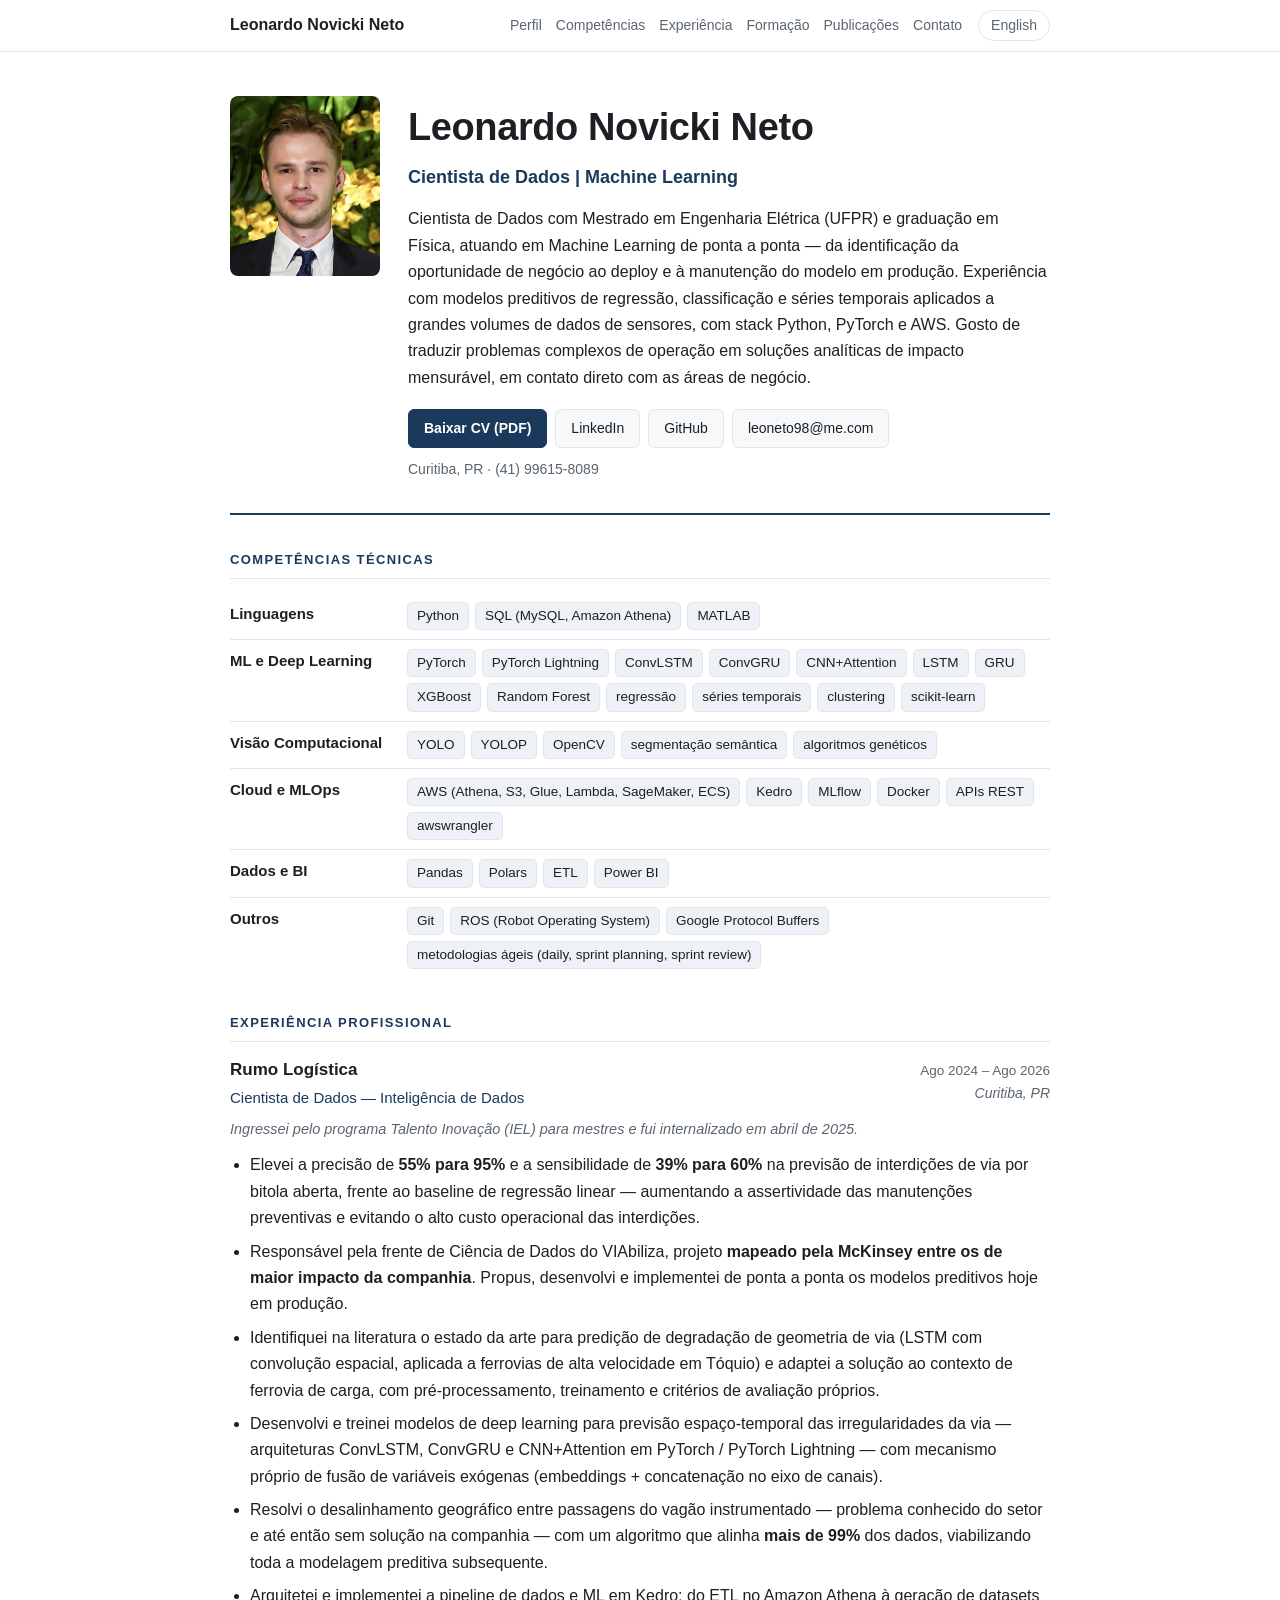
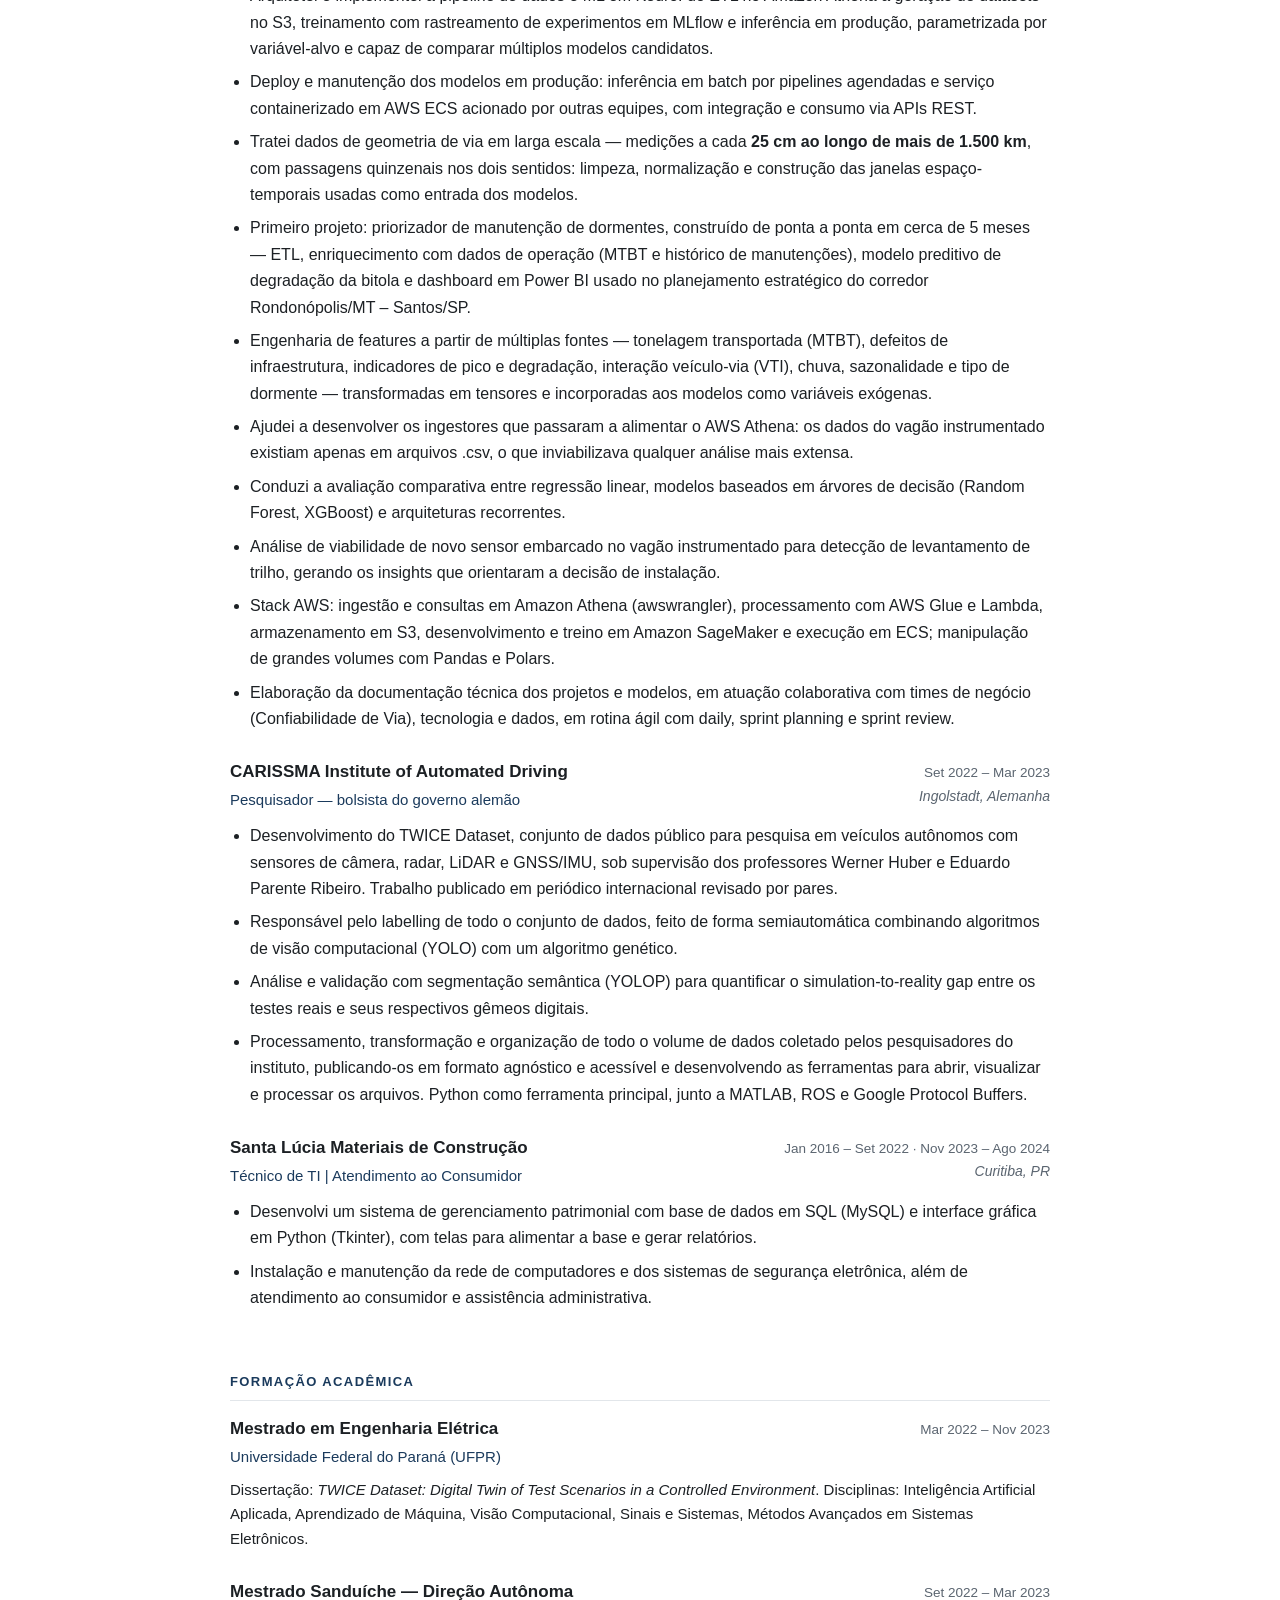
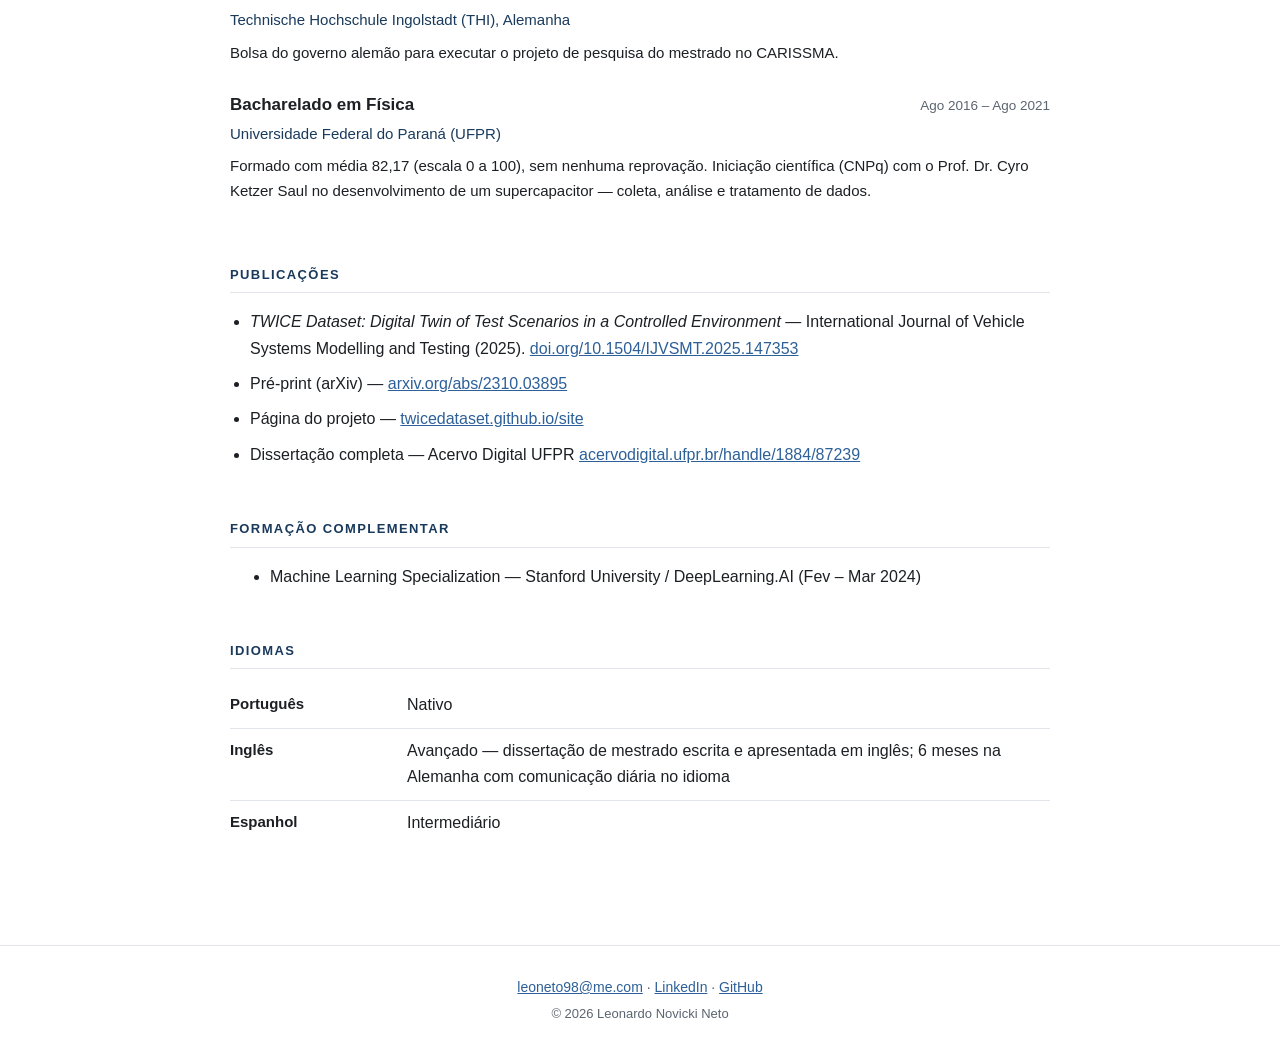
==== pt/index.html @ b41f2e0a "Site pessoal bilingue gerado a partir dos YAMLs do curriculo Conteudo (EN/PT), estilos e SEO derivam" ====
<!doctype html>
<html lang="pt">
<head>
<meta charset="utf-8">
<meta name="viewport" content="width=device-width, initial-scale=1">
<title>Leonardo Novicki Neto — Cientista de Dados | Machine Learning</title>
<meta name="description" content="Cientista de Dados com Mestrado em Engenharia Elétrica — machine learning de ponta a ponta, da oportunidade de negócio à produção.">
<link rel="canonical" href="https://leoneto98.github.io/pt/">
<link rel="alternate" hreflang="en" href="https://leoneto98.github.io/">
<link rel="alternate" hreflang="pt" href="https://leoneto98.github.io/pt/">
<link rel="alternate" hreflang="x-default" href="https://leoneto98.github.io/">
<meta property="og:type" content="profile">
<meta property="og:title" content="Leonardo Novicki Neto — Cientista de Dados | Machine Learning">
<meta property="og:description" content="Cientista de Dados com Mestrado em Engenharia Elétrica — machine learning de ponta a ponta, da oportunidade de negócio à produção.">
<meta property="og:image" content="https://leoneto98.github.io/assets/foto.jpg">
<meta property="og:url" content="https://leoneto98.github.io/pt/">
<meta name="twitter:card" content="summary">
<link rel="icon" href="data:image/svg+xml,<svg xmlns='http://www.w3.org/2000/svg' viewBox='0 0 100 100'><text y='.9em' font-size='90'>📊</text></svg>">
<link rel="stylesheet" href="../style.css">
<script type="application/ld+json">
{
  "@context": "https://schema.org",
  "@type": "Person",
  "name": "Leonardo Novicki Neto",
  "jobTitle": "Cientista de Dados",
  "email": "mailto:leoneto98@me.com",
  "url": "https://leoneto98.github.io/pt/",
  "image": "https://leoneto98.github.io/assets/foto.jpg",
  "address": {
    "@type": "PostalAddress",
    "addressLocality": "Curitiba, PR"
  },
  "alumniOf": [
    {
      "@type": "CollegeOrUniversity",
      "name": "Technische Hochschule Ingolstadt (THI), Alemanha"
    },
    {
      "@type": "CollegeOrUniversity",
      "name": "Universidade Federal do Paraná (UFPR)"
    }
  ],
  "sameAs": [
    "https://www.linkedin.com/in/leonardo-novicki-neto-6290a1a0/",
    "https://github.com/leoneto98",
    "https://arxiv.org/abs/2310.03895"
  ],
  "knowsLanguage": [
    "Português",
    "Inglês",
    "Espanhol"
  ]
}
</script>
</head>
<body>
<a class="skip" href="#main">Skip to content</a>
<header class="topo">
  <nav class="nav-topo">
    <span class="marca">Leonardo Novicki Neto</span>
    <div class="nav-links"><a href="#perfil">Perfil</a><a href="#skills">Competências</a><a href="#exp">Experiência</a><a href="#edu">Formação</a><a href="#pubs">Publicações</a><a href="#contato">Contato</a></div>
    <a class="lang" href="/">English</a>
  </nav>
</header>
<main id="main">
  <section id="perfil" class="hero">
    <img class="foto" src="../assets/foto.jpg" alt="Leonardo Novicki Neto" width="150" height="180">
    <div class="hero-txt">
      <h1>Leonardo Novicki Neto</h1>
      <p class="headline">Cientista de Dados | Machine Learning</p>
      <p class="resumo">Cientista de Dados com Mestrado em Engenharia Elétrica (UFPR) e graduação em Física, atuando em Machine Learning de ponta a ponta — da identificação da oportunidade de negócio ao deploy e à manutenção do modelo em produção. Experiência com modelos preditivos de regressão, classificação e séries temporais aplicados a grandes volumes de dados de sensores, com stack Python, PyTorch e AWS. Gosto de traduzir problemas complexos de operação em soluções analíticas de impacto mensurável, em contato direto com as áreas de negócio.</p>
      <p class="contatos">
        <a class="btn primario" href="../Leonardo_Novicki_Neto_CV_PT.pdf" download>Baixar CV (PDF)</a>
        <a class="btn" href="https://www.linkedin.com/in/leonardo-novicki-neto-6290a1a0/" target="_blank" rel="noopener">LinkedIn</a>
        <a class="btn" href="https://github.com/leoneto98" target="_blank" rel="noopener">GitHub</a>
        <a class="btn" href="mailto:leoneto98@me.com">leoneto98@me.com</a>
      </p>
      <p class="local">Curitiba, PR · (41) 99615-8089</p>
    </div>
  </section>
<section id="skills"><h2>Competências Técnicas</h2>
<dl class="skills"><div class="skill-row"><dt>Linguagens</dt><dd><span class="chip">Python</span><span class="chip">SQL (MySQL, Amazon Athena)</span><span class="chip">MATLAB</span></dd></div><div class="skill-row"><dt>ML e Deep Learning</dt><dd><span class="chip">PyTorch</span><span class="chip">PyTorch Lightning</span><span class="chip">ConvLSTM</span><span class="chip">ConvGRU</span><span class="chip">CNN+Attention</span><span class="chip">LSTM</span><span class="chip">GRU</span><span class="chip">XGBoost</span><span class="chip">Random Forest</span><span class="chip">regressão</span><span class="chip">séries temporais</span><span class="chip">clustering</span><span class="chip">scikit-learn</span></dd></div><div class="skill-row"><dt>Visão Computacional</dt><dd><span class="chip">YOLO</span><span class="chip">YOLOP</span><span class="chip">OpenCV</span><span class="chip">segmentação semântica</span><span class="chip">algoritmos genéticos</span></dd></div><div class="skill-row"><dt>Cloud e MLOps</dt><dd><span class="chip">AWS (Athena, S3, Glue, Lambda, SageMaker, ECS)</span><span class="chip">Kedro</span><span class="chip">MLflow</span><span class="chip">Docker</span><span class="chip">APIs REST</span><span class="chip">awswrangler</span></dd></div><div class="skill-row"><dt>Dados e BI</dt><dd><span class="chip">Pandas</span><span class="chip">Polars</span><span class="chip">ETL</span><span class="chip">Power BI</span></dd></div><div class="skill-row"><dt>Outros</dt><dd><span class="chip">Git</span><span class="chip">ROS (Robot Operating System)</span><span class="chip">Google Protocol Buffers</span><span class="chip">metodologias ágeis (daily, sprint planning, sprint review)</span></dd></div></dl>
</section>
<section id="exp"><h2>Experiência Profissional</h2>
<article class="item">
  <header class="item-head">
    <div><h3>Rumo Logística</h3><p class="cargo">Cientista de Dados — Inteligência de Dados</p></div>
    <div class="meta"><span class="periodo">Ago 2024 – Ago 2026</span><span class="local">Curitiba, PR</span></div>
  </header>
  <p class="contexto">Ingressei pelo programa Talento Inovação (IEL) para mestres e fui internalizado em abril de 2025.</p>
  <ul><li>Elevei a precisão de <strong>55% para 95%</strong> e a sensibilidade de <strong>39% para 60%</strong> na previsão de interdições de via por bitola aberta, frente ao baseline de regressão linear — aumentando a assertividade das manutenções preventivas e evitando o alto custo operacional das interdições.</li>
<li>Responsável pela frente de Ciência de Dados do VIAbiliza, projeto <strong>mapeado pela McKinsey entre os de maior impacto da companhia</strong>. Propus, desenvolvi e implementei de ponta a ponta os modelos preditivos hoje em produção.</li>
<li>Identifiquei na literatura o estado da arte para predição de degradação de geometria de via (LSTM com convolução espacial, aplicada a ferrovias de alta velocidade em Tóquio) e adaptei a solução ao contexto de ferrovia de carga, com pré-processamento, treinamento e critérios de avaliação próprios.</li>
<li>Desenvolvi e treinei modelos de deep learning para previsão espaço-temporal das irregularidades da via — arquiteturas ConvLSTM, ConvGRU e CNN+Attention em PyTorch / PyTorch Lightning — com mecanismo próprio de fusão de variáveis exógenas (embeddings + concatenação no eixo de canais).</li>
<li>Resolvi o desalinhamento geográfico entre passagens do vagão instrumentado — problema conhecido do setor e até então sem solução na companhia — com um algoritmo que alinha <strong>mais de 99%</strong> dos dados, viabilizando toda a modelagem preditiva subsequente.</li>
<li>Arquitetei e implementei a pipeline de dados e ML em Kedro: do ETL no Amazon Athena à geração de datasets no S3, treinamento com rastreamento de experimentos em MLflow e inferência em produção, parametrizada por variável-alvo e capaz de comparar múltiplos modelos candidatos.</li>
<li>Deploy e manutenção dos modelos em produção: inferência em batch por pipelines agendadas e serviço containerizado em AWS ECS acionado por outras equipes, com integração e consumo via APIs REST.</li>
<li>Tratei dados de geometria de via em larga escala — medições a cada <strong>25 cm ao longo de mais de 1.500 km</strong>, com passagens quinzenais nos dois sentidos: limpeza, normalização e construção das janelas espaço-temporais usadas como entrada dos modelos.</li>
<li>Primeiro projeto: priorizador de manutenção de dormentes, construído de ponta a ponta em cerca de 5 meses — ETL, enriquecimento com dados de operação (MTBT e histórico de manutenções), modelo preditivo de degradação da bitola e dashboard em Power BI usado no planejamento estratégico do corredor Rondonópolis/MT – Santos/SP.</li>
<li>Engenharia de features a partir de múltiplas fontes — tonelagem transportada (MTBT), defeitos de infraestrutura, indicadores de pico e degradação, interação veículo-via (VTI), chuva, sazonalidade e tipo de dormente — transformadas em tensores e incorporadas aos modelos como variáveis exógenas.</li>
<li>Ajudei a desenvolver os ingestores que passaram a alimentar o AWS Athena: os dados do vagão instrumentado existiam apenas em arquivos .csv, o que inviabilizava qualquer análise mais extensa.</li>
<li>Conduzi a avaliação comparativa entre regressão linear, modelos baseados em árvores de decisão (Random Forest, XGBoost) e arquiteturas recorrentes.</li>
<li>Análise de viabilidade de novo sensor embarcado no vagão instrumentado para detecção de levantamento de trilho, gerando os insights que orientaram a decisão de instalação.</li>
<li>Stack AWS: ingestão e consultas em Amazon Athena (awswrangler), processamento com AWS Glue e Lambda, armazenamento em S3, desenvolvimento e treino em Amazon SageMaker e execução em ECS; manipulação de grandes volumes com Pandas e Polars.</li>
<li>Elaboração da documentação técnica dos projetos e modelos, em atuação colaborativa com times de negócio (Confiabilidade de Via), tecnologia e dados, em rotina ágil com daily, sprint planning e sprint review.</li></ul>
</article>
<article class="item">
  <header class="item-head">
    <div><h3>CARISSMA Institute of Automated Driving</h3><p class="cargo">Pesquisador — bolsista do governo alemão</p></div>
    <div class="meta"><span class="periodo">Set 2022 – Mar 2023</span><span class="local">Ingolstadt, Alemanha</span></div>
  </header>
  
  <ul><li>Desenvolvimento do TWICE Dataset, conjunto de dados público para pesquisa em veículos autônomos com sensores de câmera, radar, LiDAR e GNSS/IMU, sob supervisão dos professores Werner Huber e Eduardo Parente Ribeiro. Trabalho publicado em periódico internacional revisado por pares.</li>
<li>Responsável pelo labelling de todo o conjunto de dados, feito de forma semiautomática combinando algoritmos de visão computacional (YOLO) com um algoritmo genético.</li>
<li>Análise e validação com segmentação semântica (YOLOP) para quantificar o simulation-to-reality gap entre os testes reais e seus respectivos gêmeos digitais.</li>
<li>Processamento, transformação e organização de todo o volume de dados coletado pelos pesquisadores do instituto, publicando-os em formato agnóstico e acessível e desenvolvendo as ferramentas para abrir, visualizar e processar os arquivos. Python como ferramenta principal, junto a MATLAB, ROS e Google Protocol Buffers.</li></ul>
</article>
<article class="item">
  <header class="item-head">
    <div><h3>Santa Lúcia Materiais de Construção</h3><p class="cargo">Técnico de TI | Atendimento ao Consumidor</p></div>
    <div class="meta"><span class="periodo">Jan 2016 – Set 2022 · Nov 2023 – Ago 2024</span><span class="local">Curitiba, PR</span></div>
  </header>
  
  <ul><li>Desenvolvi um sistema de gerenciamento patrimonial com base de dados em SQL (MySQL) e interface gráfica em Python (Tkinter), com telas para alimentar a base e gerar relatórios.</li>
<li>Instalação e manutenção da rede de computadores e dos sistemas de segurança eletrônica, além de atendimento ao consumidor e assistência administrativa.</li></ul>
</article>
</section>
<section id="edu"><h2>Formação Acadêmica</h2>
<article class="item">
  <header class="item-head">
    <div><h3>Mestrado em Engenharia Elétrica</h3><p class="cargo">Universidade Federal do Paraná (UFPR)</p></div>
    <div class="meta"><span class="periodo">Mar 2022 – Nov 2023</span></div>
  </header>
  <p class="detalhe">Dissertação: <em>TWICE Dataset: Digital Twin of Test Scenarios in a Controlled Environment</em>. Disciplinas: Inteligência Artificial Aplicada, Aprendizado de Máquina, Visão Computacional, Sinais e Sistemas, Métodos Avançados em Sistemas Eletrônicos.</p>
</article>
<article class="item">
  <header class="item-head">
    <div><h3>Mestrado Sanduíche — Direção Autônoma</h3><p class="cargo">Technische Hochschule Ingolstadt (THI), Alemanha</p></div>
    <div class="meta"><span class="periodo">Set 2022 – Mar 2023</span></div>
  </header>
  <p class="detalhe">Bolsa do governo alemão para executar o projeto de pesquisa do mestrado no CARISSMA.</p>
</article>
<article class="item">
  <header class="item-head">
    <div><h3>Bacharelado em Física</h3><p class="cargo">Universidade Federal do Paraná (UFPR)</p></div>
    <div class="meta"><span class="periodo">Ago 2016 – Ago 2021</span></div>
  </header>
  <p class="detalhe">Formado com média 82,17 (escala 0 a 100), sem nenhuma reprovação. Iniciação científica (CNPq) com o Prof. Dr. Cyro Ketzer Saul no desenvolvimento de um supercapacitor — coleta, análise e tratamento de dados.</p>
</article>
</section>
<section id="pubs"><h2>Publicações</h2>
<ul class="pubs"><li><em>TWICE Dataset: Digital Twin of Test Scenarios in a Controlled Environment</em> — International Journal of Vehicle Systems Modelling and Testing (2025). <a href="https://www.inderscienceonline.com/doi/10.1504/IJVSMT.2025.147353" target="_blank" rel="noopener">doi.org/10.1504/IJVSMT.2025.147353</a></li>
<li>Pré-print (arXiv) — <a href="https://arxiv.org/abs/2310.03895" target="_blank" rel="noopener">arxiv.org/abs/2310.03895</a></li>
<li>Página do projeto — <a href="https://twicedataset.github.io/site" target="_blank" rel="noopener">twicedataset.github.io/site</a></li>
<li>Dissertação completa — Acervo Digital UFPR <a href="https://acervodigital.ufpr.br/xmlui/handle/1884/87239" target="_blank" rel="noopener">acervodigital.ufpr.br/handle/1884/87239</a></li></ul>
</section>
<section id="extra"><h2>Formação Complementar</h2>
<ul><li>Machine Learning Specialization — Stanford University / DeepLearning.AI (Fev – Mar 2024)</li></ul>
</section>
<section id="idiomas"><h2>Idiomas</h2>
<dl class="skills"><div class="skill-row"><dt>Português</dt><dd>Nativo</dd></div><div class="skill-row"><dt>Inglês</dt><dd>Avançado — dissertação de mestrado escrita e apresentada em inglês; 6 meses na Alemanha com comunicação diária no idioma</dd></div><div class="skill-row"><dt>Espanhol</dt><dd>Intermediário</dd></div></dl>
</section>
</main>
<footer id="contato">
  <p><a href="mailto:leoneto98@me.com">leoneto98@me.com</a> ·
     <a href="https://www.linkedin.com/in/leonardo-novicki-neto-6290a1a0/" target="_blank" rel="noopener">LinkedIn</a> ·
     <a href="https://github.com/leoneto98" target="_blank" rel="noopener">GitHub</a></p>
  <p class="fine">© 2026 Leonardo Novicki Neto</p>
</footer>
</body>
</html>
---- style.css ----
/* Paleta completa em :root; o bloco dark redefine apenas os tokens. */
:root {
  --bg: #ffffff;
  --bg-alt: #f6f8fa;
  --texto: #1c2024;
  --suave: #5b6570;
  --accent: #1a3a5c;
  --accent-claro: #2d6098;
  --borda: #e2e6ea;
  --chip-bg: #eef2f6;
  --max: 860px;
}
@media (prefers-color-scheme: dark) {
  :root {
    --bg: #14171a;
    --bg-alt: #1b1f24;
    --texto: #e6e9ec;
    --suave: #9aa4ae;
    --accent: #7fb3e3;
    --accent-claro: #a3cbf0;
    --borda: #2a3039;
    --chip-bg: #232932;
  }
}

* { box-sizing: border-box; min-width: 0; }
html, body { overflow-x: hidden; }
body {
  margin: 0; overflow-wrap: break-word;
  background: var(--bg);
  color: var(--texto);
  font: 16px/1.65 -apple-system, BlinkMacSystemFont, "Segoe UI", Helvetica, Arial, sans-serif;
  -webkit-font-smoothing: antialiased;
}
a { color: var(--accent-claro); overflow-wrap: anywhere; }

.skip {
  position: absolute; width: 1px; height: 1px;
  overflow: hidden; clip-path: inset(50%); white-space: nowrap;
}
.skip:focus {
  width: auto; height: auto; clip-path: none;
  left: 8px; top: 8px; z-index: 10; background: var(--bg);
  padding: 8px 12px; border: 2px solid var(--accent);
}

/* ---------- navegação ---------- */
.topo {
  position: sticky; top: 0; z-index: 5;
  background: color-mix(in srgb, var(--bg) 92%, transparent);
  backdrop-filter: blur(8px);
  border-bottom: 1px solid var(--borda);
}
.nav-topo {
  max-width: var(--max); margin: 0 auto; padding: 10px 20px;
  display: flex; align-items: center; gap: 16px; flex-wrap: wrap;
}
.marca { font-weight: 700; margin-right: auto; }
.nav-links { display: flex; gap: 14px; flex-wrap: wrap; }
.nav-links a, .lang {
  color: var(--suave); text-decoration: none; font-size: 14px;
}
.nav-links a:hover, .lang:hover { color: var(--accent-claro); }
.lang {
  border: 1px solid var(--borda); border-radius: 999px; padding: 3px 12px;
}

/* ---------- conteúdo ---------- */
main { max-width: var(--max); margin: 0 auto; padding: 0 20px 60px; }

.hero {
  display: flex; gap: 28px; align-items: flex-start;
  padding: 44px 0 32px; border-bottom: 2px solid var(--accent);
}
.foto {
  border-radius: 8px; object-fit: cover; flex: none;
  width: 150px; height: 180px;
}
.hero-txt { min-width: 0; }
h1 { margin: 0; font-size: clamp(28px, 5vw, 38px); letter-spacing: -0.4px; }
.headline { margin: 4px 0 14px; color: var(--accent); font-size: 18px; font-weight: 600; }
.resumo { margin: 0 0 18px; }
.contatos { display: flex; flex-wrap: wrap; gap: 8px; margin: 0 0 10px; }
.btn {
  display: inline-block; padding: 7px 15px; border-radius: 6px;
  border: 1px solid var(--borda); text-decoration: none;
  color: var(--texto); font-size: 14px; background: var(--bg-alt);
}
.btn:hover { border-color: var(--accent); }
.btn.primario { background: var(--accent); border-color: var(--accent); color: #fff; font-weight: 600; }
@media (prefers-color-scheme: dark) { .btn.primario { color: #10151b; } }
.local { color: var(--suave); font-size: 14px; margin: 0; }

section { padding-top: 34px; }
h2 {
  font-size: 13px; text-transform: uppercase; letter-spacing: 1.4px;
  color: var(--accent); margin: 0 0 14px;
  padding-bottom: 7px; border-bottom: 1px solid var(--borda);
}
h3 { margin: 0; font-size: 17px; }

.item { margin-bottom: 26px; }
.item-head {
  display: flex; justify-content: space-between; gap: 16px;
  align-items: baseline; flex-wrap: wrap;
}
.cargo { margin: 2px 0 0; color: var(--accent); font-size: 15px; }
.meta { text-align: right; color: var(--suave); font-size: 13.5px; flex: none; }
.meta span { display: block; }
.meta .local { font-style: italic; }
.contexto { color: var(--suave); font-style: italic; font-size: 14.5px; margin: 8px 0 0; }
.detalhe { margin: 8px 0 0; font-size: 15px; }
.item ul { margin: 10px 0 0; padding-left: 20px; }
.item li { margin-bottom: 7px; }

/* ---------- competências / idiomas ---------- */
.skills { margin: 0; }
.skill-row {
  display: grid; grid-template-columns: 165px 1fr; gap: 12px;
  padding: 9px 0; border-bottom: 1px solid var(--borda);
}
.skill-row:last-child { border-bottom: 0; }
dt { font-weight: 600; font-size: 15px; }
dd { margin: 0; display: flex; flex-wrap: wrap; gap: 6px; }
.chip {
  background: var(--chip-bg); border: 1px solid var(--borda);
  border-radius: 5px; padding: 2px 9px; font-size: 13.5px;
  overflow-wrap: anywhere;
}

.pubs { padding-left: 20px; }
.pubs li { margin-bottom: 9px; }

footer {
  border-top: 1px solid var(--borda); margin-top: 40px;
  padding: 26px 20px; text-align: center; color: var(--suave); font-size: 14px;
}
footer p { margin: 4px 0; }
.fine { font-size: 13px; }

/* ---------- responsivo ---------- */
@media (max-width: 620px) {
  .hero { flex-direction: column; gap: 18px; padding-top: 30px; }
  .foto { width: 120px; height: 144px; }
  .skill-row { grid-template-columns: 1fr; gap: 5px; }
  .meta { text-align: left; }
  .item-head { gap: 4px; }
  .nav-links { display: none; }
}

/* ---------- impressão ---------- */
@media print {
  .topo, .contatos, footer { display: none; }
  body { font-size: 11pt; }
  main { max-width: none; }
  a { color: inherit; text-decoration: none; }
  .item { break-inside: avoid; }
}
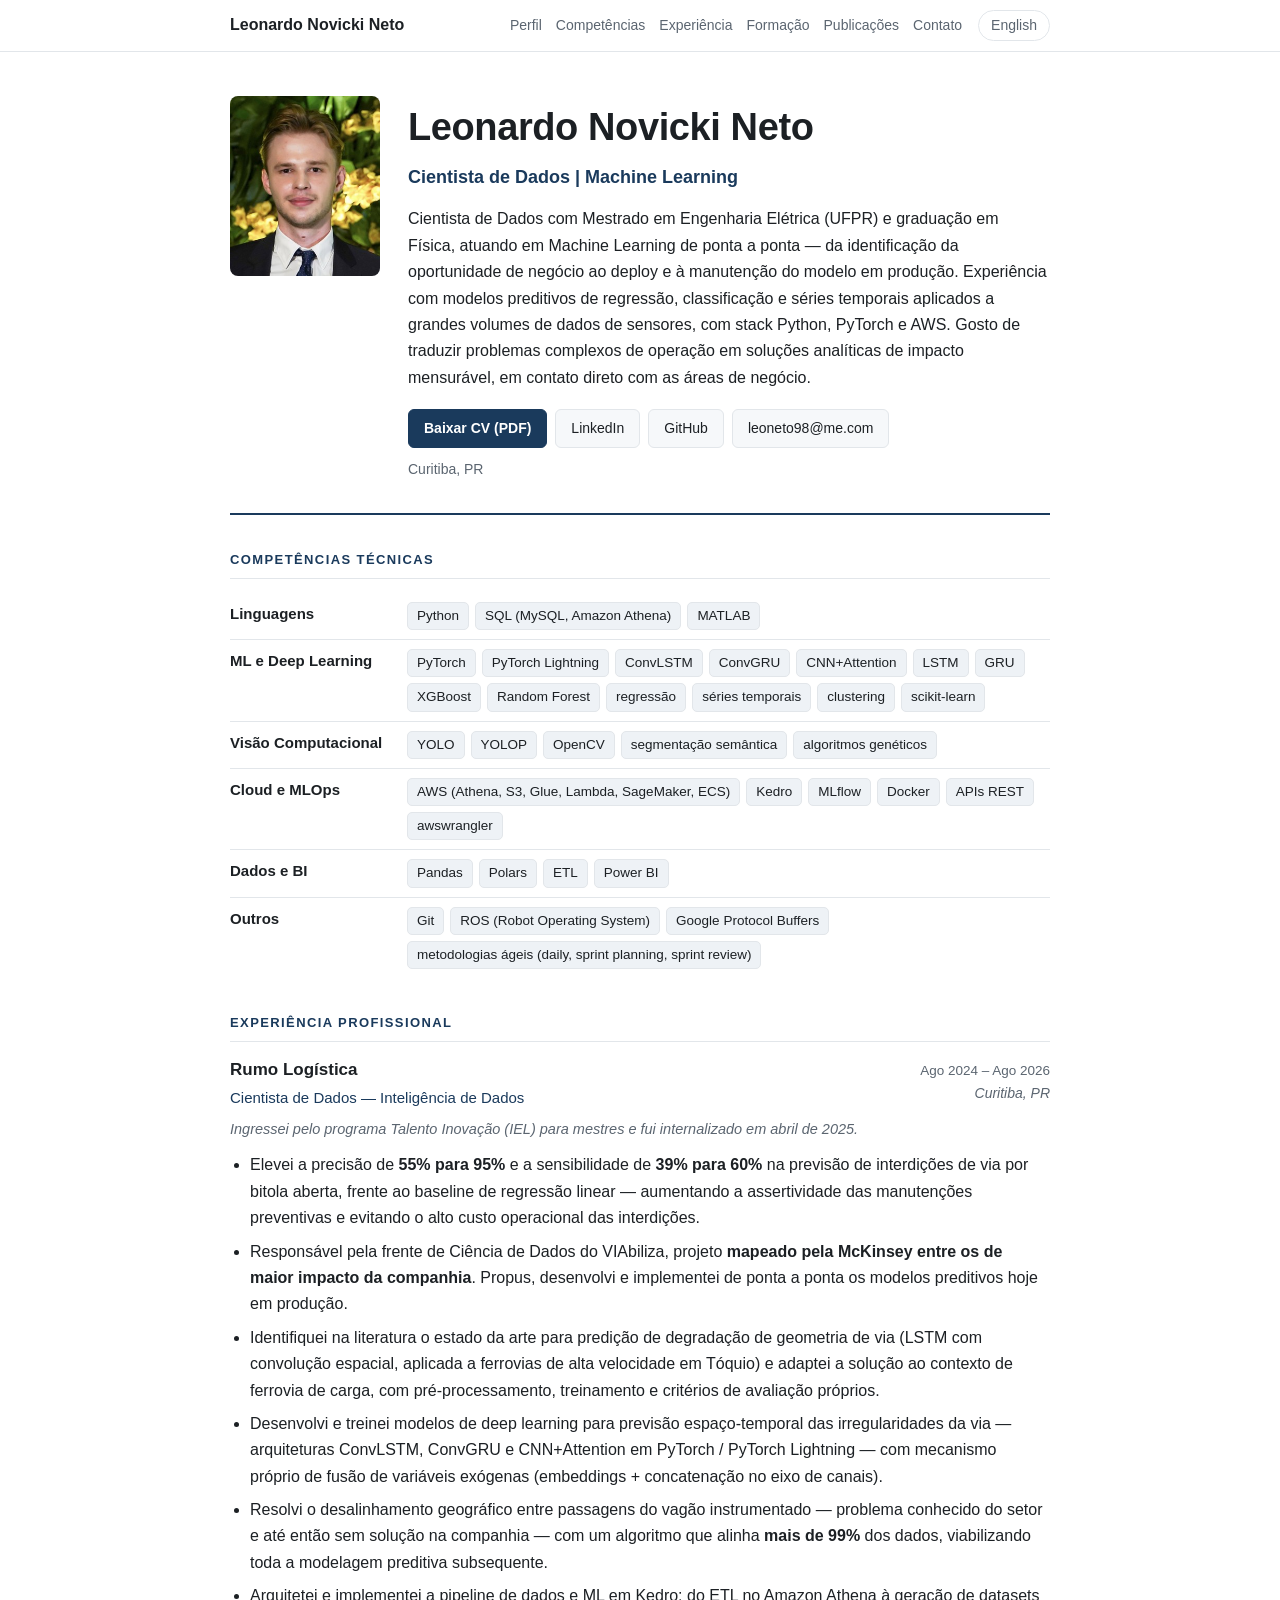
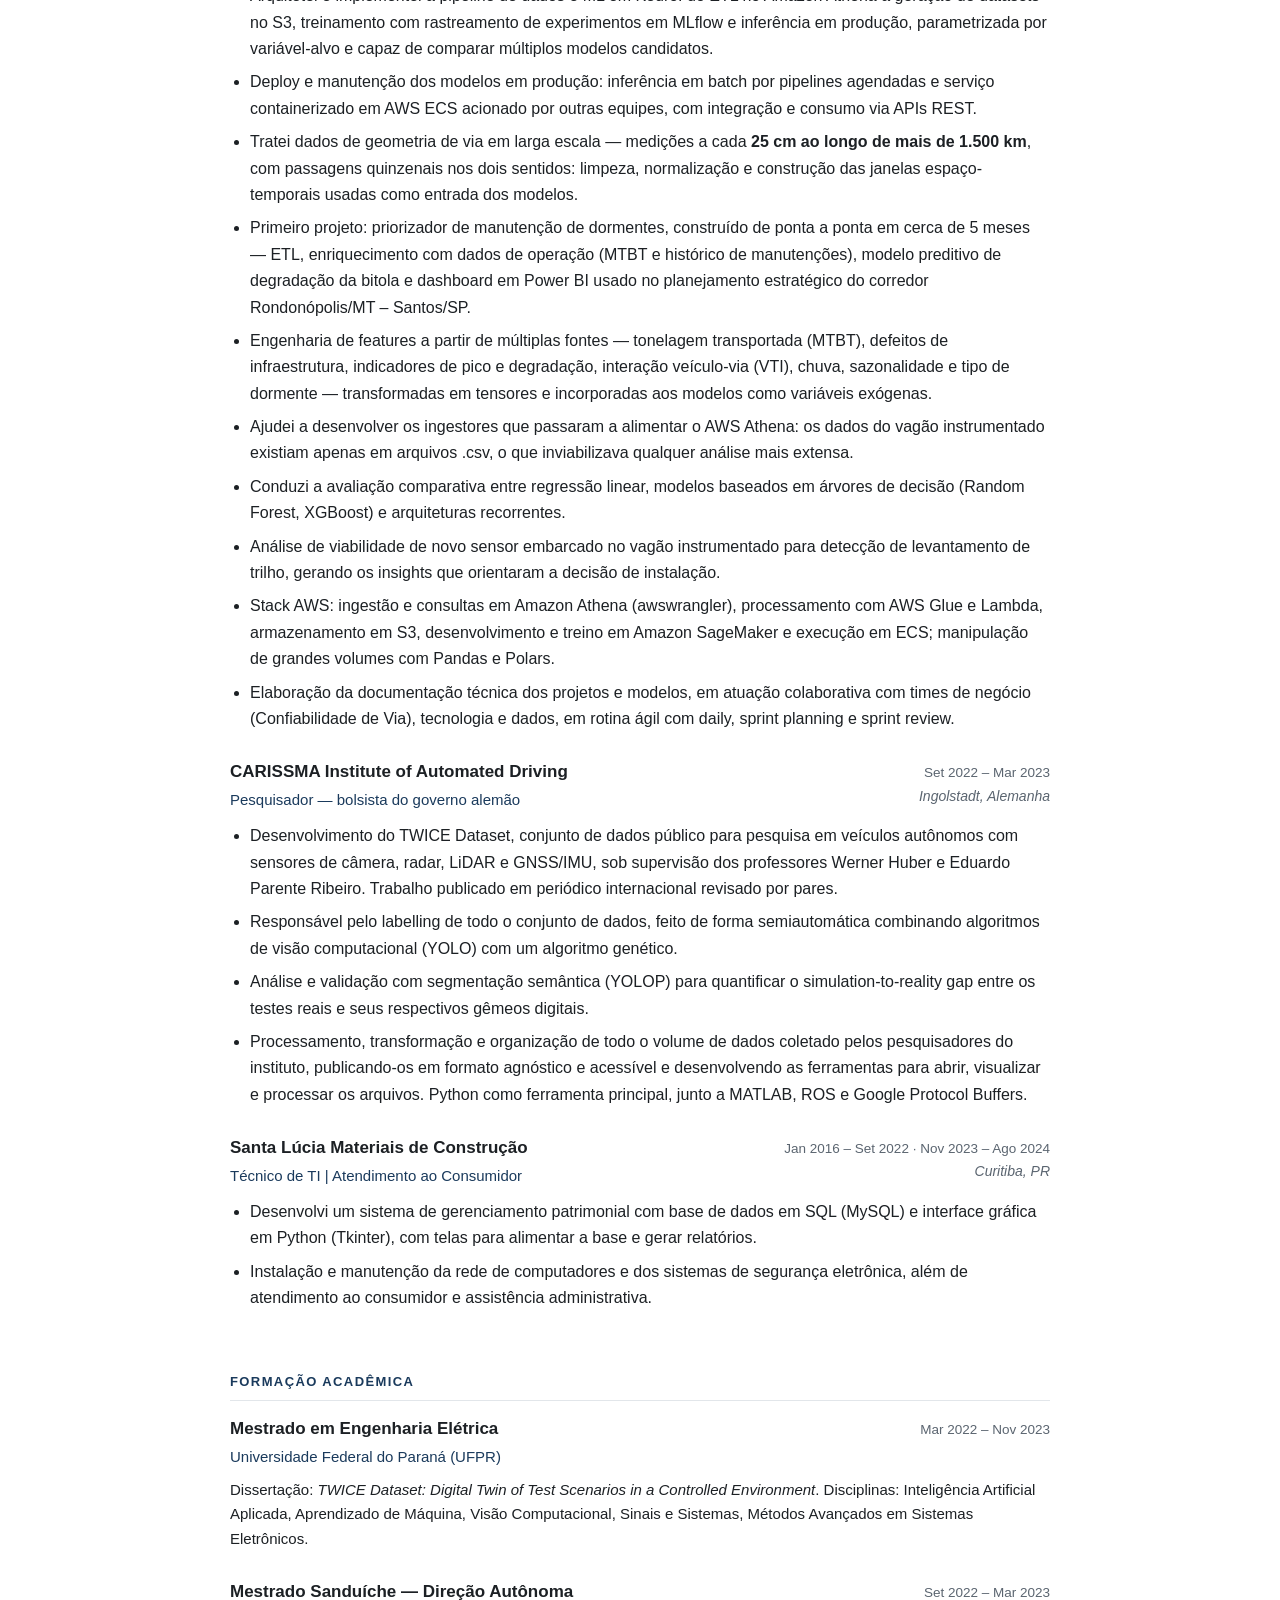
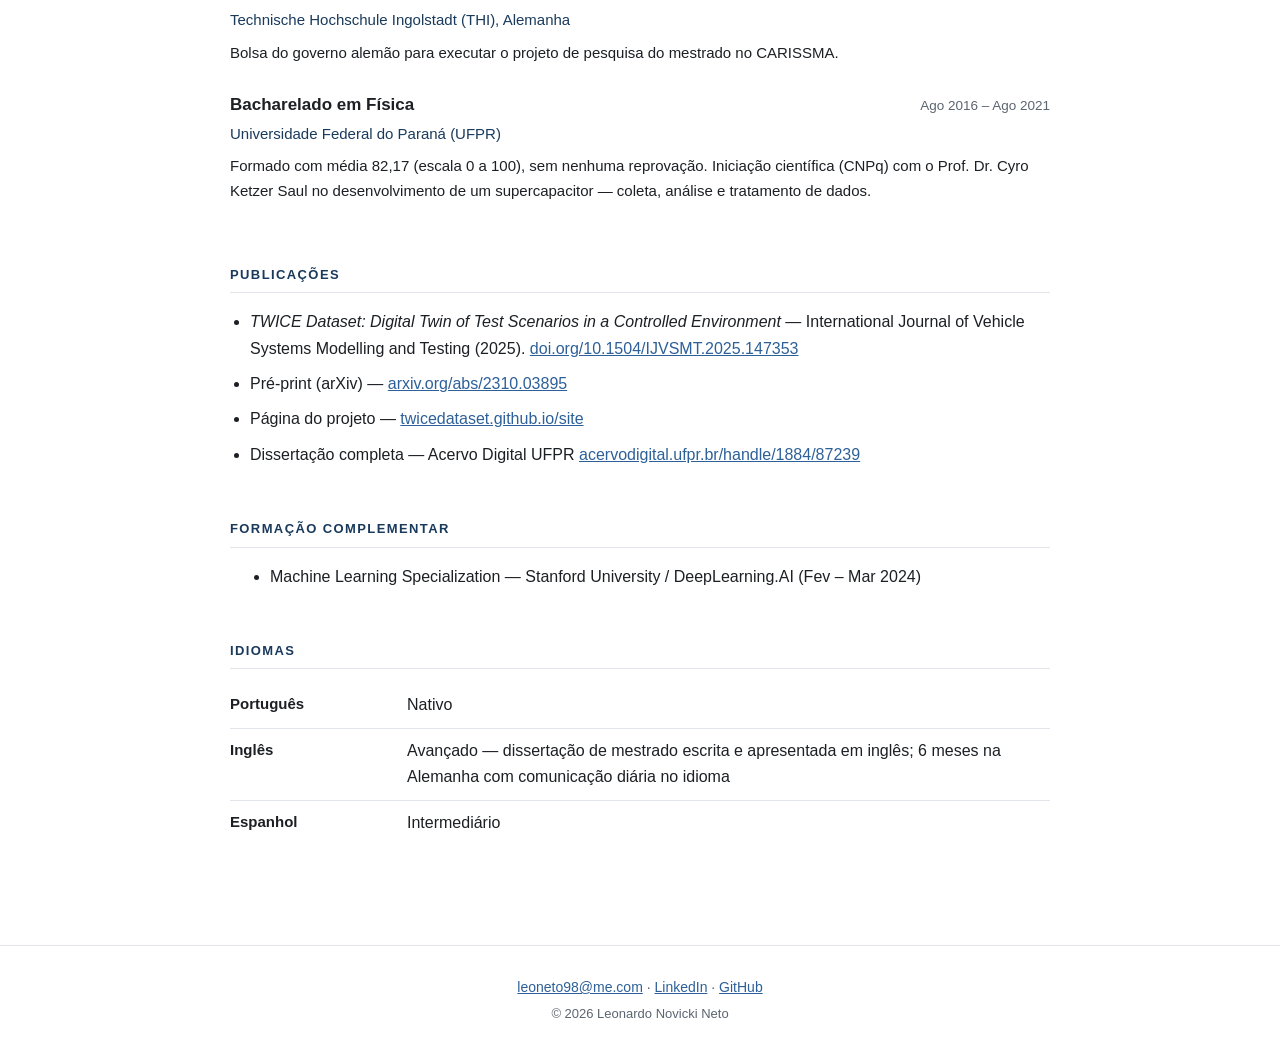
==== commit dca2c403: "Remove telefone pessoal das paginas publicas O numero continua no YAML e nos PDFs do curriculo, que " ====
--- a/pt/index.html
+++ b/pt/index.html
@@ -75,7 +75,7 @@
         <a class="btn" href="https://github.com/leoneto98" target="_blank" rel="noopener">GitHub</a>
         <a class="btn" href="mailto:leoneto98@me.com">leoneto98@me.com</a>
       </p>
-      <p class="local">Curitiba, PR · (41) 99615-8089</p>
+      <p class="local">Curitiba, PR</p>
     </div>
   </section>
 <section id="skills"><h2>Competências Técnicas</h2>
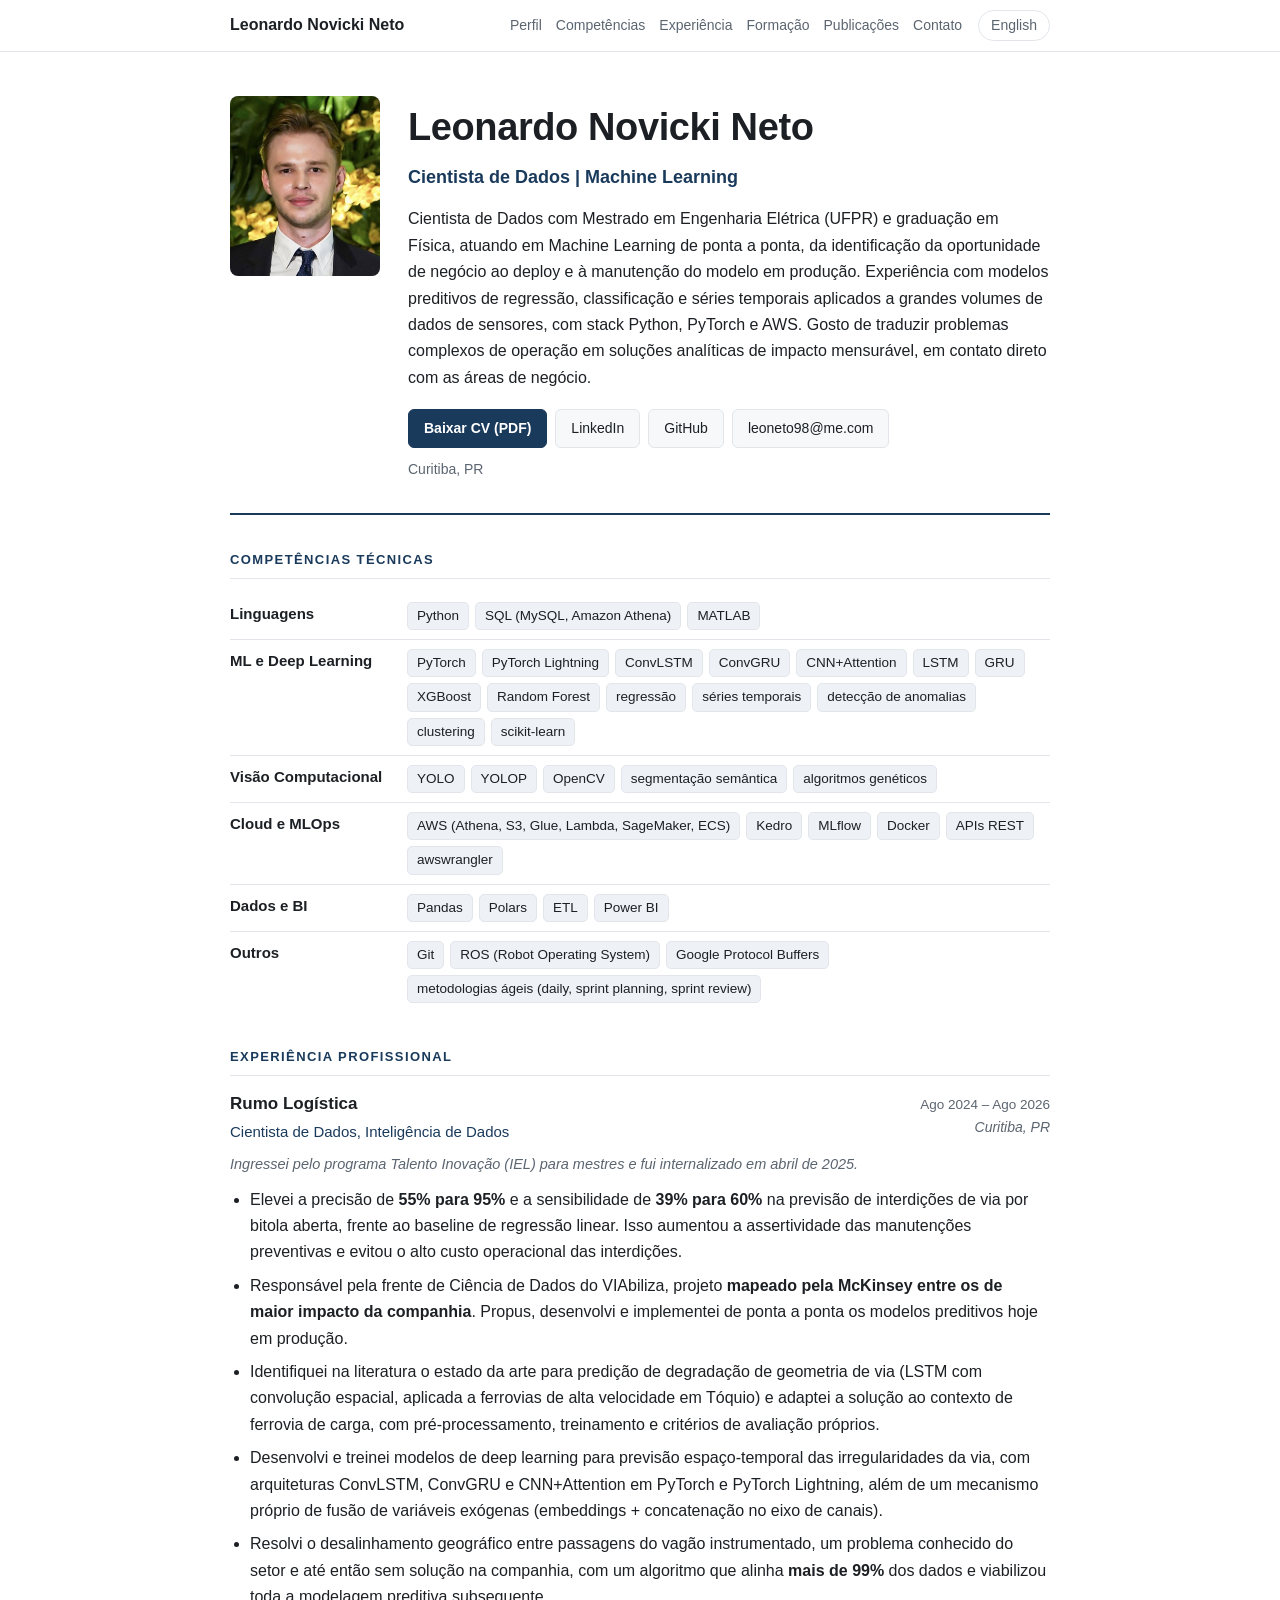
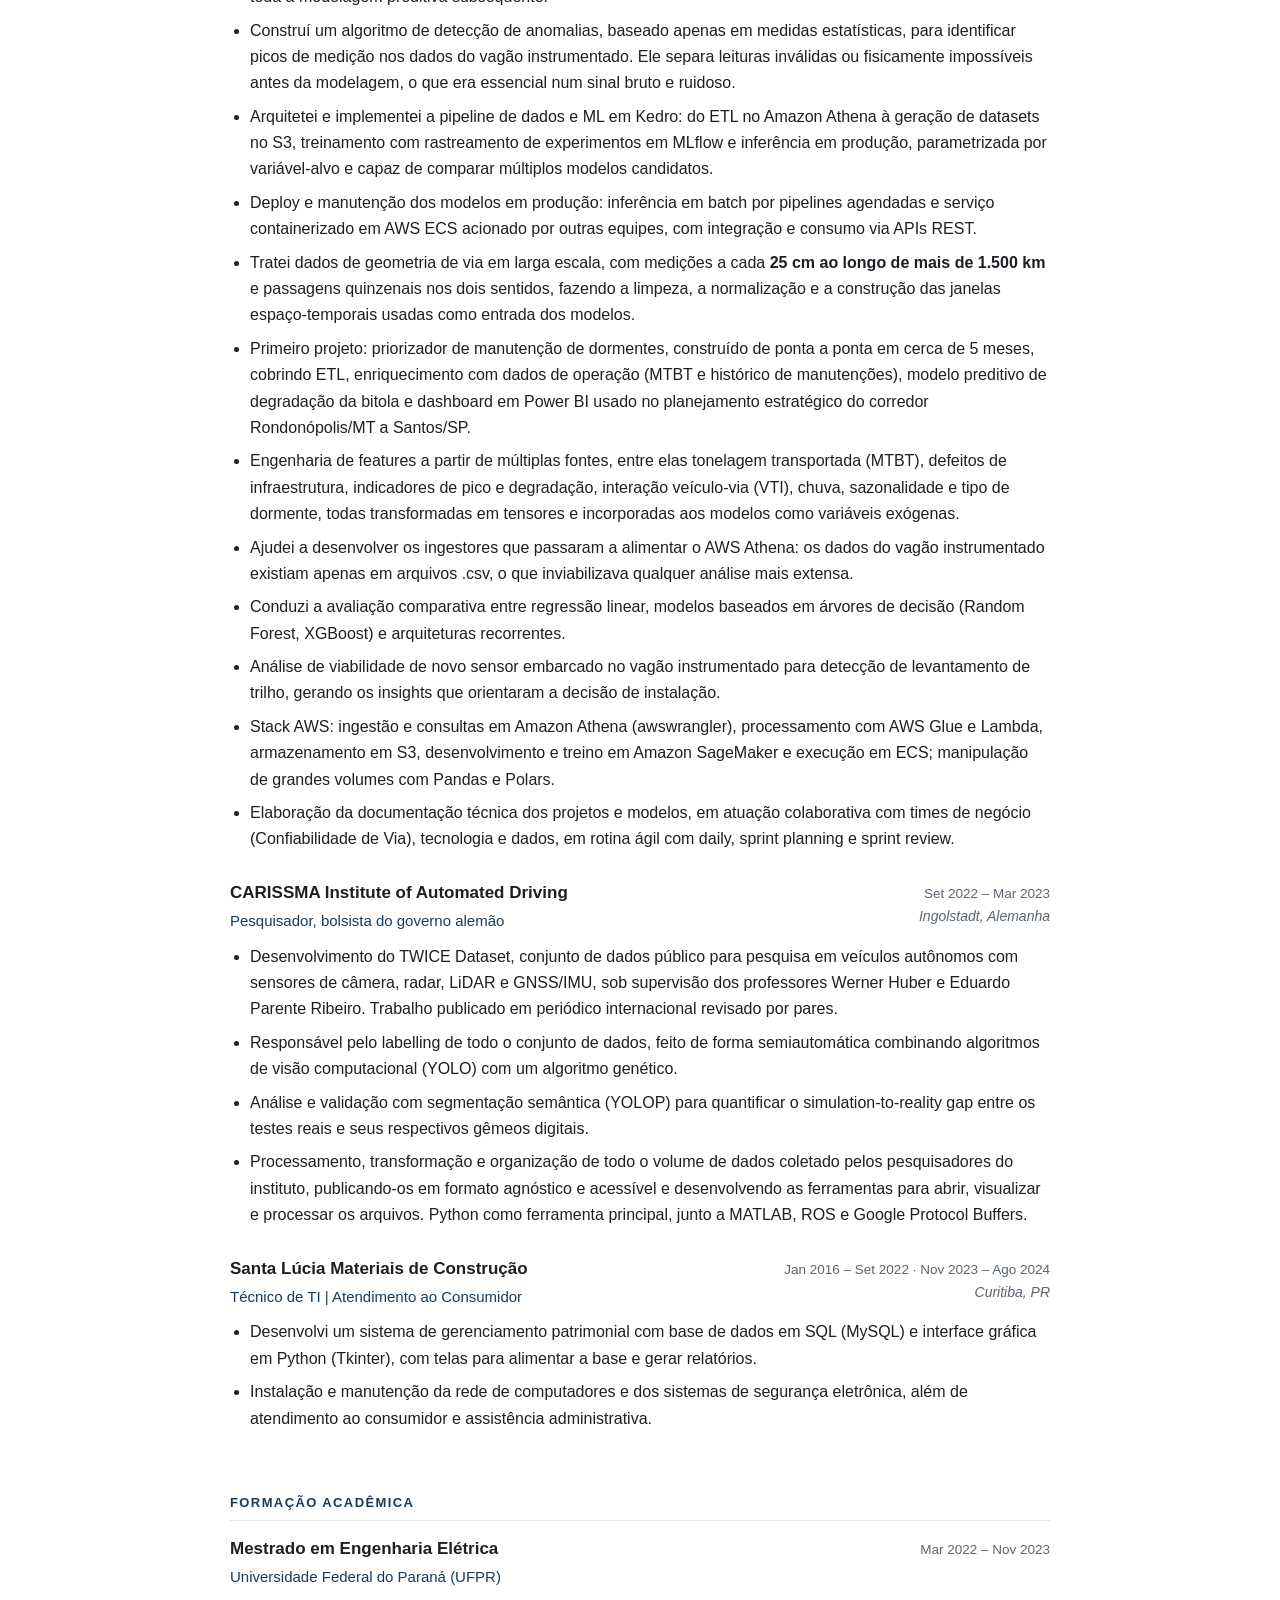
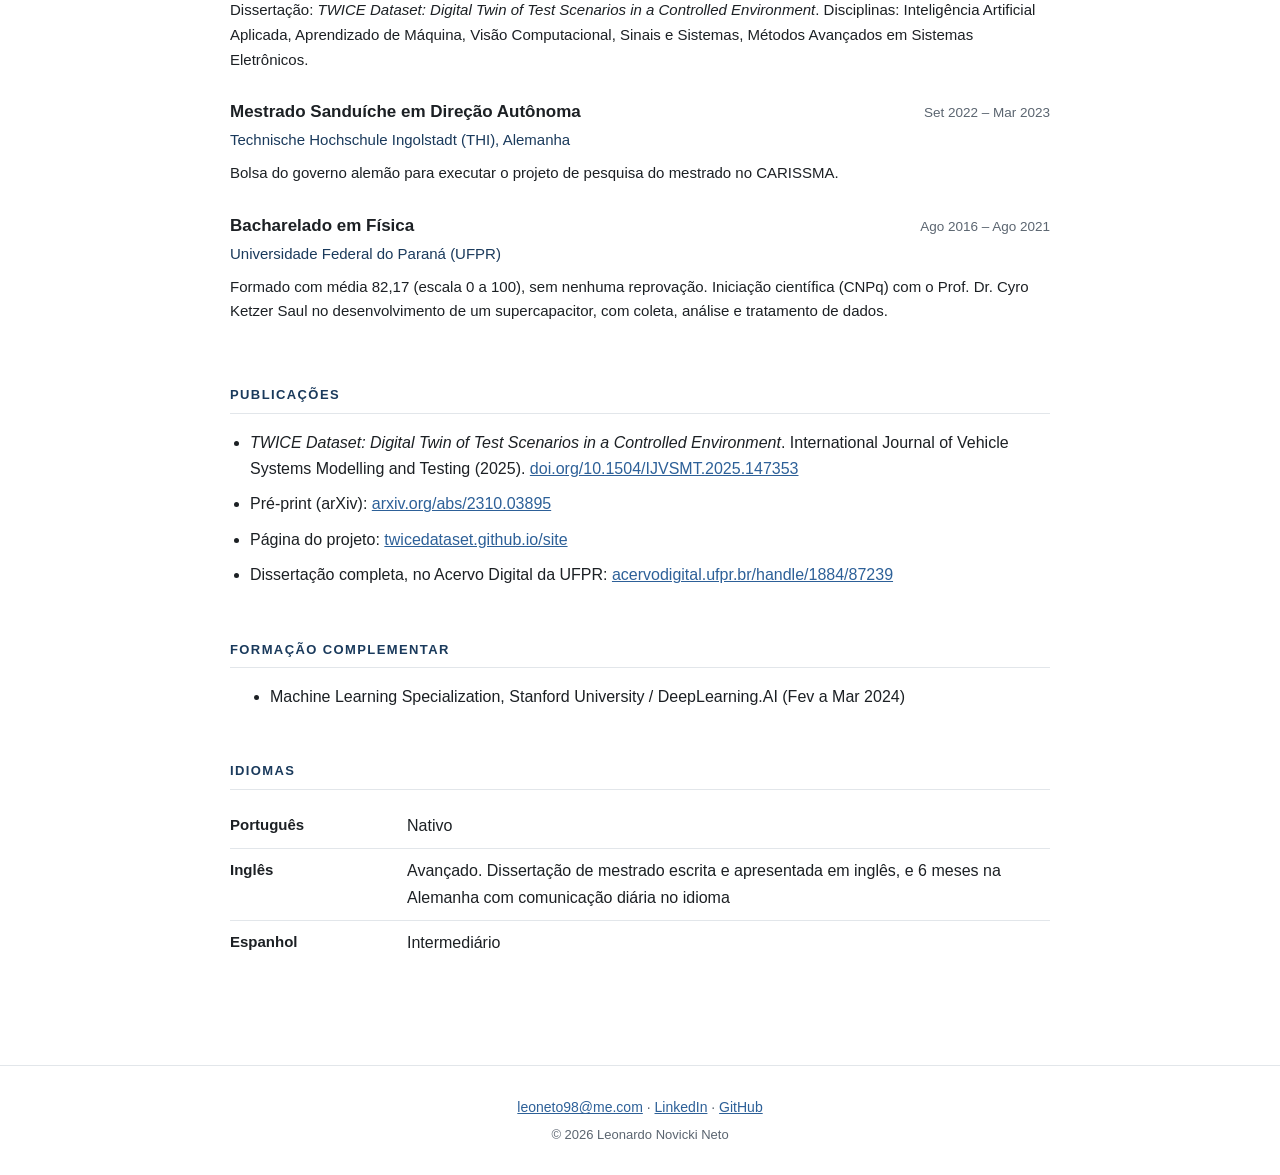
==== commit d1fcad1f: "Reescreve textos sem travessoes e adiciona deteccao de anomalias Inclui o algoritmo estatistico de i" ====
--- a/pt/index.html
+++ b/pt/index.html
@@ -3,15 +3,15 @@
 <head>
 <meta charset="utf-8">
 <meta name="viewport" content="width=device-width, initial-scale=1">
-<title>Leonardo Novicki Neto — Cientista de Dados | Machine Learning</title>
-<meta name="description" content="Cientista de Dados com Mestrado em Engenharia Elétrica — machine learning de ponta a ponta, da oportunidade de negócio à produção.">
+<title>Leonardo Novicki Neto | Cientista de Dados | Machine Learning</title>
+<meta name="description" content="Cientista de Dados com Mestrado em Engenharia Elétrica, atuando em machine learning de ponta a ponta, da oportunidade de negócio à produção.">
 <link rel="canonical" href="https://leoneto98.github.io/pt/">
 <link rel="alternate" hreflang="en" href="https://leoneto98.github.io/">
 <link rel="alternate" hreflang="pt" href="https://leoneto98.github.io/pt/">
 <link rel="alternate" hreflang="x-default" href="https://leoneto98.github.io/">
 <meta property="og:type" content="profile">
-<meta property="og:title" content="Leonardo Novicki Neto — Cientista de Dados | Machine Learning">
-<meta property="og:description" content="Cientista de Dados com Mestrado em Engenharia Elétrica — machine learning de ponta a ponta, da oportunidade de negócio à produção.">
+<meta property="og:title" content="Leonardo Novicki Neto | Cientista de Dados | Machine Learning">
+<meta property="og:description" content="Cientista de Dados com Mestrado em Engenharia Elétrica, atuando em machine learning de ponta a ponta, da oportunidade de negócio à produção.">
 <meta property="og:image" content="https://leoneto98.github.io/assets/foto.jpg">
 <meta property="og:url" content="https://leoneto98.github.io/pt/">
 <meta name="twitter:card" content="summary">
@@ -68,7 +68,7 @@
     <div class="hero-txt">
       <h1>Leonardo Novicki Neto</h1>
       <p class="headline">Cientista de Dados | Machine Learning</p>
-      <p class="resumo">Cientista de Dados com Mestrado em Engenharia Elétrica (UFPR) e graduação em Física, atuando em Machine Learning de ponta a ponta — da identificação da oportunidade de negócio ao deploy e à manutenção do modelo em produção. Experiência com modelos preditivos de regressão, classificação e séries temporais aplicados a grandes volumes de dados de sensores, com stack Python, PyTorch e AWS. Gosto de traduzir problemas complexos de operação em soluções analíticas de impacto mensurável, em contato direto com as áreas de negócio.</p>
+      <p class="resumo">Cientista de Dados com Mestrado em Engenharia Elétrica (UFPR) e graduação em Física, atuando em Machine Learning de ponta a ponta, da identificação da oportunidade de negócio ao deploy e à manutenção do modelo em produção. Experiência com modelos preditivos de regressão, classificação e séries temporais aplicados a grandes volumes de dados de sensores, com stack Python, PyTorch e AWS. Gosto de traduzir problemas complexos de operação em soluções analíticas de impacto mensurável, em contato direto com as áreas de negócio.</p>
       <p class="contatos">
         <a class="btn primario" href="../Leonardo_Novicki_Neto_CV_PT.pdf" download>Baixar CV (PDF)</a>
         <a class="btn" href="https://www.linkedin.com/in/leonardo-novicki-neto-6290a1a0/" target="_blank" rel="noopener">LinkedIn</a>
@@ -79,25 +79,26 @@
     </div>
   </section>
 <section id="skills"><h2>Competências Técnicas</h2>
-<dl class="skills"><div class="skill-row"><dt>Linguagens</dt><dd><span class="chip">Python</span><span class="chip">SQL (MySQL, Amazon Athena)</span><span class="chip">MATLAB</span></dd></div><div class="skill-row"><dt>ML e Deep Learning</dt><dd><span class="chip">PyTorch</span><span class="chip">PyTorch Lightning</span><span class="chip">ConvLSTM</span><span class="chip">ConvGRU</span><span class="chip">CNN+Attention</span><span class="chip">LSTM</span><span class="chip">GRU</span><span class="chip">XGBoost</span><span class="chip">Random Forest</span><span class="chip">regressão</span><span class="chip">séries temporais</span><span class="chip">clustering</span><span class="chip">scikit-learn</span></dd></div><div class="skill-row"><dt>Visão Computacional</dt><dd><span class="chip">YOLO</span><span class="chip">YOLOP</span><span class="chip">OpenCV</span><span class="chip">segmentação semântica</span><span class="chip">algoritmos genéticos</span></dd></div><div class="skill-row"><dt>Cloud e MLOps</dt><dd><span class="chip">AWS (Athena, S3, Glue, Lambda, SageMaker, ECS)</span><span class="chip">Kedro</span><span class="chip">MLflow</span><span class="chip">Docker</span><span class="chip">APIs REST</span><span class="chip">awswrangler</span></dd></div><div class="skill-row"><dt>Dados e BI</dt><dd><span class="chip">Pandas</span><span class="chip">Polars</span><span class="chip">ETL</span><span class="chip">Power BI</span></dd></div><div class="skill-row"><dt>Outros</dt><dd><span class="chip">Git</span><span class="chip">ROS (Robot Operating System)</span><span class="chip">Google Protocol Buffers</span><span class="chip">metodologias ágeis (daily, sprint planning, sprint review)</span></dd></div></dl>
+<dl class="skills"><div class="skill-row"><dt>Linguagens</dt><dd><span class="chip">Python</span><span class="chip">SQL (MySQL, Amazon Athena)</span><span class="chip">MATLAB</span></dd></div><div class="skill-row"><dt>ML e Deep Learning</dt><dd><span class="chip">PyTorch</span><span class="chip">PyTorch Lightning</span><span class="chip">ConvLSTM</span><span class="chip">ConvGRU</span><span class="chip">CNN+Attention</span><span class="chip">LSTM</span><span class="chip">GRU</span><span class="chip">XGBoost</span><span class="chip">Random Forest</span><span class="chip">regressão</span><span class="chip">séries temporais</span><span class="chip">detecção de anomalias</span><span class="chip">clustering</span><span class="chip">scikit-learn</span></dd></div><div class="skill-row"><dt>Visão Computacional</dt><dd><span class="chip">YOLO</span><span class="chip">YOLOP</span><span class="chip">OpenCV</span><span class="chip">segmentação semântica</span><span class="chip">algoritmos genéticos</span></dd></div><div class="skill-row"><dt>Cloud e MLOps</dt><dd><span class="chip">AWS (Athena, S3, Glue, Lambda, SageMaker, ECS)</span><span class="chip">Kedro</span><span class="chip">MLflow</span><span class="chip">Docker</span><span class="chip">APIs REST</span><span class="chip">awswrangler</span></dd></div><div class="skill-row"><dt>Dados e BI</dt><dd><span class="chip">Pandas</span><span class="chip">Polars</span><span class="chip">ETL</span><span class="chip">Power BI</span></dd></div><div class="skill-row"><dt>Outros</dt><dd><span class="chip">Git</span><span class="chip">ROS (Robot Operating System)</span><span class="chip">Google Protocol Buffers</span><span class="chip">metodologias ágeis (daily, sprint planning, sprint review)</span></dd></div></dl>
 </section>
 <section id="exp"><h2>Experiência Profissional</h2>
 <article class="item">
   <header class="item-head">
-    <div><h3>Rumo Logística</h3><p class="cargo">Cientista de Dados — Inteligência de Dados</p></div>
+    <div><h3>Rumo Logística</h3><p class="cargo">Cientista de Dados, Inteligência de Dados</p></div>
     <div class="meta"><span class="periodo">Ago 2024 – Ago 2026</span><span class="local">Curitiba, PR</span></div>
   </header>
   <p class="contexto">Ingressei pelo programa Talento Inovação (IEL) para mestres e fui internalizado em abril de 2025.</p>
-  <ul><li>Elevei a precisão de <strong>55% para 95%</strong> e a sensibilidade de <strong>39% para 60%</strong> na previsão de interdições de via por bitola aberta, frente ao baseline de regressão linear — aumentando a assertividade das manutenções preventivas e evitando o alto custo operacional das interdições.</li>
+  <ul><li>Elevei a precisão de <strong>55% para 95%</strong> e a sensibilidade de <strong>39% para 60%</strong> na previsão de interdições de via por bitola aberta, frente ao baseline de regressão linear. Isso aumentou a assertividade das manutenções preventivas e evitou o alto custo operacional das interdições.</li>
 <li>Responsável pela frente de Ciência de Dados do VIAbiliza, projeto <strong>mapeado pela McKinsey entre os de maior impacto da companhia</strong>. Propus, desenvolvi e implementei de ponta a ponta os modelos preditivos hoje em produção.</li>
 <li>Identifiquei na literatura o estado da arte para predição de degradação de geometria de via (LSTM com convolução espacial, aplicada a ferrovias de alta velocidade em Tóquio) e adaptei a solução ao contexto de ferrovia de carga, com pré-processamento, treinamento e critérios de avaliação próprios.</li>
-<li>Desenvolvi e treinei modelos de deep learning para previsão espaço-temporal das irregularidades da via — arquiteturas ConvLSTM, ConvGRU e CNN+Attention em PyTorch / PyTorch Lightning — com mecanismo próprio de fusão de variáveis exógenas (embeddings + concatenação no eixo de canais).</li>
-<li>Resolvi o desalinhamento geográfico entre passagens do vagão instrumentado — problema conhecido do setor e até então sem solução na companhia — com um algoritmo que alinha <strong>mais de 99%</strong> dos dados, viabilizando toda a modelagem preditiva subsequente.</li>
+<li>Desenvolvi e treinei modelos de deep learning para previsão espaço-temporal das irregularidades da via, com arquiteturas ConvLSTM, ConvGRU e CNN+Attention em PyTorch e PyTorch Lightning, além de um mecanismo próprio de fusão de variáveis exógenas (embeddings + concatenação no eixo de canais).</li>
+<li>Resolvi o desalinhamento geográfico entre passagens do vagão instrumentado, um problema conhecido do setor e até então sem solução na companhia, com um algoritmo que alinha <strong>mais de 99%</strong> dos dados e viabilizou toda a modelagem preditiva subsequente.</li>
+<li>Construí um algoritmo de detecção de anomalias, baseado apenas em medidas estatísticas, para identificar picos de medição nos dados do vagão instrumentado. Ele separa leituras inválidas ou fisicamente impossíveis antes da modelagem, o que era essencial num sinal bruto e ruidoso.</li>
 <li>Arquitetei e implementei a pipeline de dados e ML em Kedro: do ETL no Amazon Athena à geração de datasets no S3, treinamento com rastreamento de experimentos em MLflow e inferência em produção, parametrizada por variável-alvo e capaz de comparar múltiplos modelos candidatos.</li>
 <li>Deploy e manutenção dos modelos em produção: inferência em batch por pipelines agendadas e serviço containerizado em AWS ECS acionado por outras equipes, com integração e consumo via APIs REST.</li>
-<li>Tratei dados de geometria de via em larga escala — medições a cada <strong>25 cm ao longo de mais de 1.500 km</strong>, com passagens quinzenais nos dois sentidos: limpeza, normalização e construção das janelas espaço-temporais usadas como entrada dos modelos.</li>
-<li>Primeiro projeto: priorizador de manutenção de dormentes, construído de ponta a ponta em cerca de 5 meses — ETL, enriquecimento com dados de operação (MTBT e histórico de manutenções), modelo preditivo de degradação da bitola e dashboard em Power BI usado no planejamento estratégico do corredor Rondonópolis/MT – Santos/SP.</li>
-<li>Engenharia de features a partir de múltiplas fontes — tonelagem transportada (MTBT), defeitos de infraestrutura, indicadores de pico e degradação, interação veículo-via (VTI), chuva, sazonalidade e tipo de dormente — transformadas em tensores e incorporadas aos modelos como variáveis exógenas.</li>
+<li>Tratei dados de geometria de via em larga escala, com medições a cada <strong>25 cm ao longo de mais de 1.500 km</strong> e passagens quinzenais nos dois sentidos, fazendo a limpeza, a normalização e a construção das janelas espaço-temporais usadas como entrada dos modelos.</li>
+<li>Primeiro projeto: priorizador de manutenção de dormentes, construído de ponta a ponta em cerca de 5 meses, cobrindo ETL, enriquecimento com dados de operação (MTBT e histórico de manutenções), modelo preditivo de degradação da bitola e dashboard em Power BI usado no planejamento estratégico do corredor Rondonópolis/MT a Santos/SP.</li>
+<li>Engenharia de features a partir de múltiplas fontes, entre elas tonelagem transportada (MTBT), defeitos de infraestrutura, indicadores de pico e degradação, interação veículo-via (VTI), chuva, sazonalidade e tipo de dormente, todas transformadas em tensores e incorporadas aos modelos como variáveis exógenas.</li>
 <li>Ajudei a desenvolver os ingestores que passaram a alimentar o AWS Athena: os dados do vagão instrumentado existiam apenas em arquivos .csv, o que inviabilizava qualquer análise mais extensa.</li>
 <li>Conduzi a avaliação comparativa entre regressão linear, modelos baseados em árvores de decisão (Random Forest, XGBoost) e arquiteturas recorrentes.</li>
 <li>Análise de viabilidade de novo sensor embarcado no vagão instrumentado para detecção de levantamento de trilho, gerando os insights que orientaram a decisão de instalação.</li>
@@ -106,7 +107,7 @@
 </article>
 <article class="item">
   <header class="item-head">
-    <div><h3>CARISSMA Institute of Automated Driving</h3><p class="cargo">Pesquisador — bolsista do governo alemão</p></div>
+    <div><h3>CARISSMA Institute of Automated Driving</h3><p class="cargo">Pesquisador, bolsista do governo alemão</p></div>
     <div class="meta"><span class="periodo">Set 2022 – Mar 2023</span><span class="local">Ingolstadt, Alemanha</span></div>
   </header>
   
@@ -135,7 +136,7 @@
 </article>
 <article class="item">
   <header class="item-head">
-    <div><h3>Mestrado Sanduíche — Direção Autônoma</h3><p class="cargo">Technische Hochschule Ingolstadt (THI), Alemanha</p></div>
+    <div><h3>Mestrado Sanduíche em Direção Autônoma</h3><p class="cargo">Technische Hochschule Ingolstadt (THI), Alemanha</p></div>
     <div class="meta"><span class="periodo">Set 2022 – Mar 2023</span></div>
   </header>
   <p class="detalhe">Bolsa do governo alemão para executar o projeto de pesquisa do mestrado no CARISSMA.</p>
@@ -145,20 +146,20 @@
     <div><h3>Bacharelado em Física</h3><p class="cargo">Universidade Federal do Paraná (UFPR)</p></div>
     <div class="meta"><span class="periodo">Ago 2016 – Ago 2021</span></div>
   </header>
-  <p class="detalhe">Formado com média 82,17 (escala 0 a 100), sem nenhuma reprovação. Iniciação científica (CNPq) com o Prof. Dr. Cyro Ketzer Saul no desenvolvimento de um supercapacitor — coleta, análise e tratamento de dados.</p>
+  <p class="detalhe">Formado com média 82,17 (escala 0 a 100), sem nenhuma reprovação. Iniciação científica (CNPq) com o Prof. Dr. Cyro Ketzer Saul no desenvolvimento de um supercapacitor, com coleta, análise e tratamento de dados.</p>
 </article>
 </section>
 <section id="pubs"><h2>Publicações</h2>
-<ul class="pubs"><li><em>TWICE Dataset: Digital Twin of Test Scenarios in a Controlled Environment</em> — International Journal of Vehicle Systems Modelling and Testing (2025). <a href="https://www.inderscienceonline.com/doi/10.1504/IJVSMT.2025.147353" target="_blank" rel="noopener">doi.org/10.1504/IJVSMT.2025.147353</a></li>
-<li>Pré-print (arXiv) — <a href="https://arxiv.org/abs/2310.03895" target="_blank" rel="noopener">arxiv.org/abs/2310.03895</a></li>
-<li>Página do projeto — <a href="https://twicedataset.github.io/site" target="_blank" rel="noopener">twicedataset.github.io/site</a></li>
-<li>Dissertação completa — Acervo Digital UFPR <a href="https://acervodigital.ufpr.br/xmlui/handle/1884/87239" target="_blank" rel="noopener">acervodigital.ufpr.br/handle/1884/87239</a></li></ul>
+<ul class="pubs"><li><em>TWICE Dataset: Digital Twin of Test Scenarios in a Controlled Environment</em>. International Journal of Vehicle Systems Modelling and Testing (2025). <a href="https://www.inderscienceonline.com/doi/10.1504/IJVSMT.2025.147353" target="_blank" rel="noopener">doi.org/10.1504/IJVSMT.2025.147353</a></li>
+<li>Pré-print (arXiv): <a href="https://arxiv.org/abs/2310.03895" target="_blank" rel="noopener">arxiv.org/abs/2310.03895</a></li>
+<li>Página do projeto: <a href="https://twicedataset.github.io/site" target="_blank" rel="noopener">twicedataset.github.io/site</a></li>
+<li>Dissertação completa, no Acervo Digital da UFPR: <a href="https://acervodigital.ufpr.br/xmlui/handle/1884/87239" target="_blank" rel="noopener">acervodigital.ufpr.br/handle/1884/87239</a></li></ul>
 </section>
 <section id="extra"><h2>Formação Complementar</h2>
-<ul><li>Machine Learning Specialization — Stanford University / DeepLearning.AI (Fev – Mar 2024)</li></ul>
+<ul><li>Machine Learning Specialization, Stanford University / DeepLearning.AI (Fev a Mar 2024)</li></ul>
 </section>
 <section id="idiomas"><h2>Idiomas</h2>
-<dl class="skills"><div class="skill-row"><dt>Português</dt><dd>Nativo</dd></div><div class="skill-row"><dt>Inglês</dt><dd>Avançado — dissertação de mestrado escrita e apresentada em inglês; 6 meses na Alemanha com comunicação diária no idioma</dd></div><div class="skill-row"><dt>Espanhol</dt><dd>Intermediário</dd></div></dl>
+<dl class="skills"><div class="skill-row"><dt>Português</dt><dd>Nativo</dd></div><div class="skill-row"><dt>Inglês</dt><dd>Avançado. Dissertação de mestrado escrita e apresentada em inglês, e 6 meses na Alemanha com comunicação diária no idioma</dd></div><div class="skill-row"><dt>Espanhol</dt><dd>Intermediário</dd></div></dl>
 </section>
 </main>
 <footer id="contato">
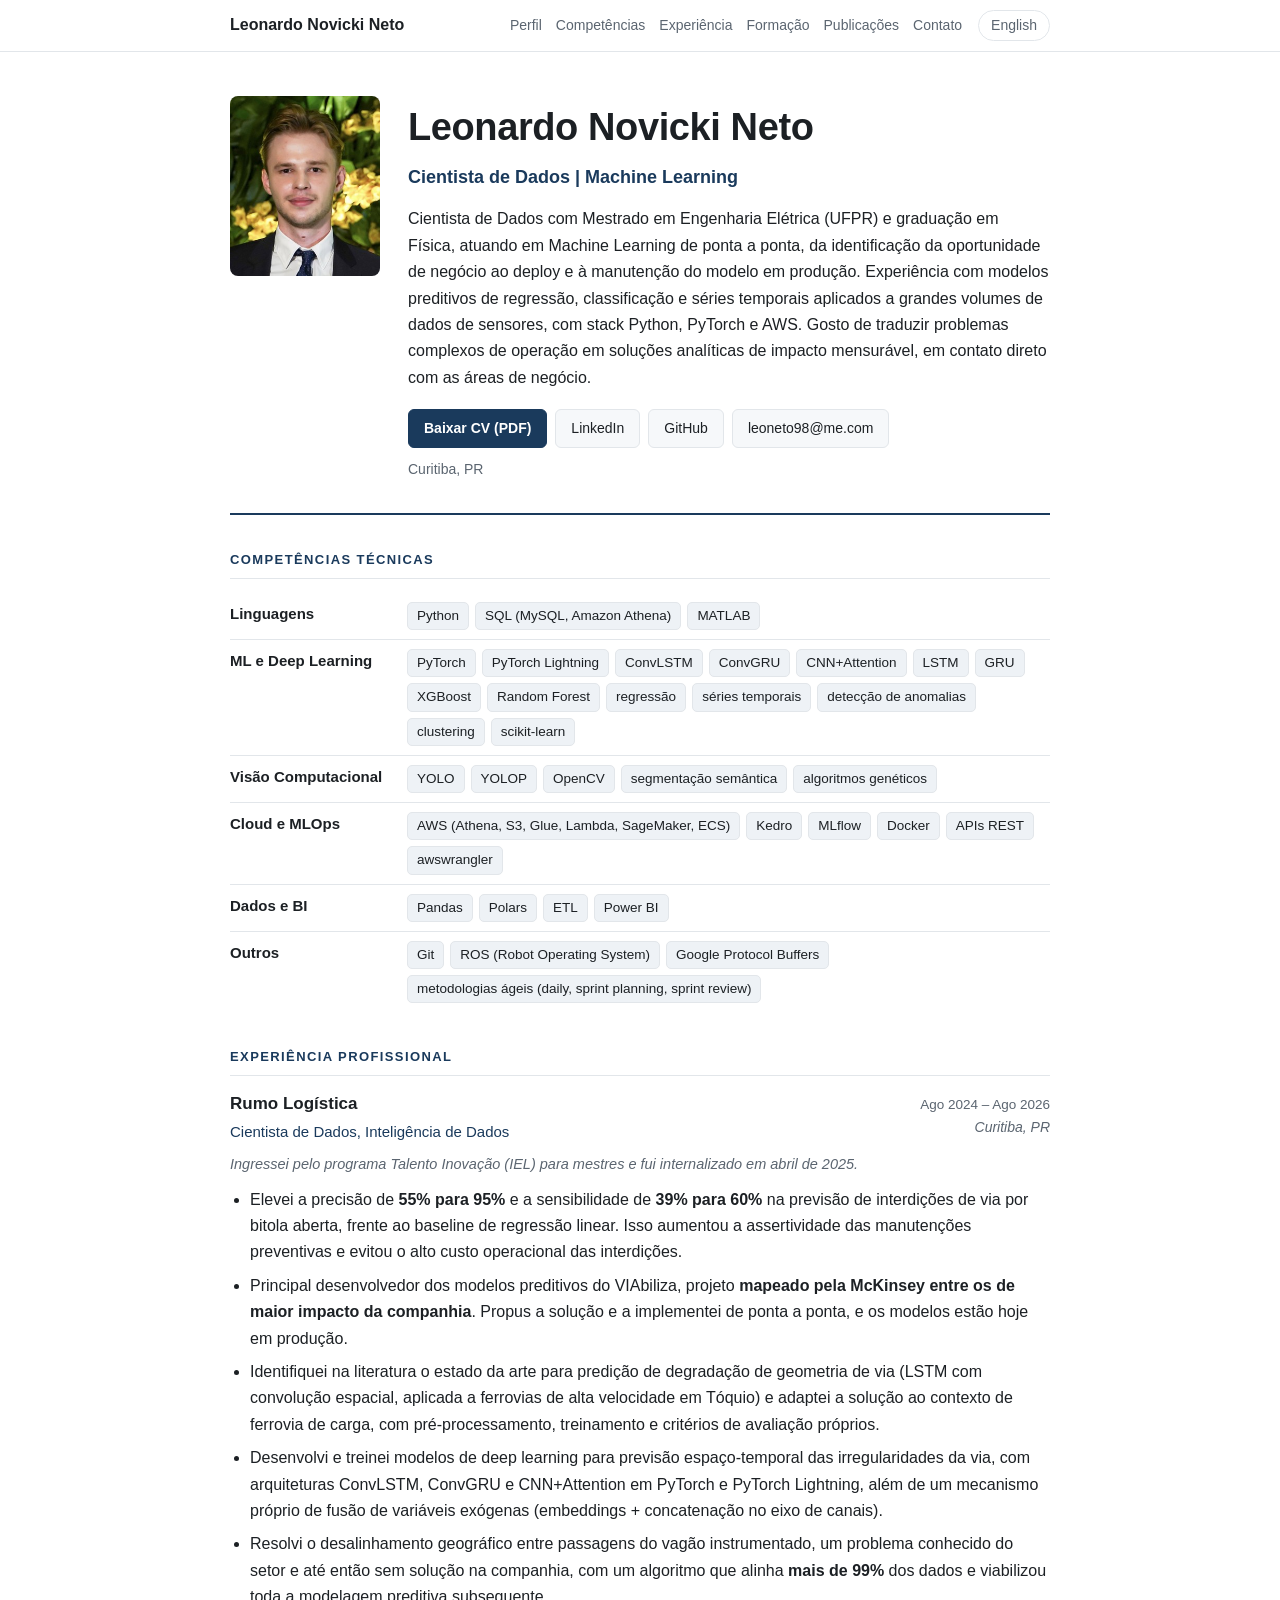
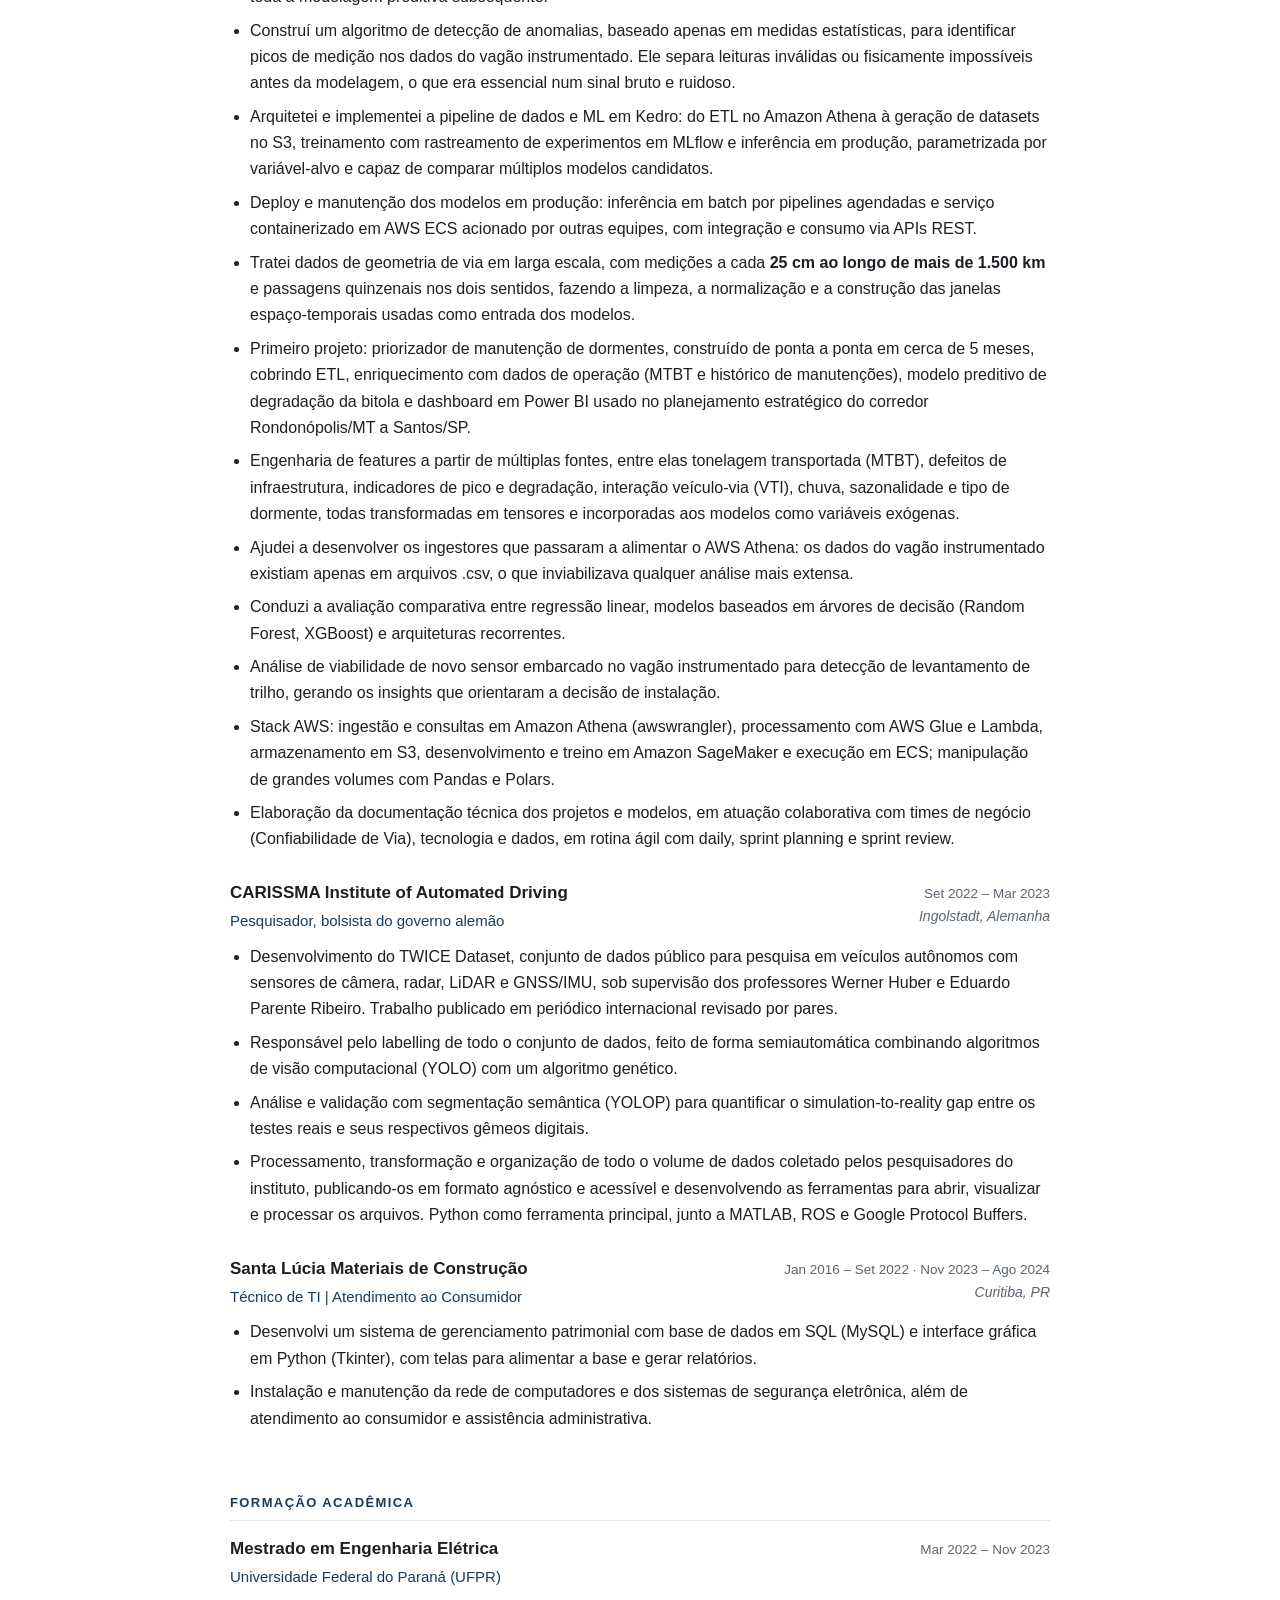
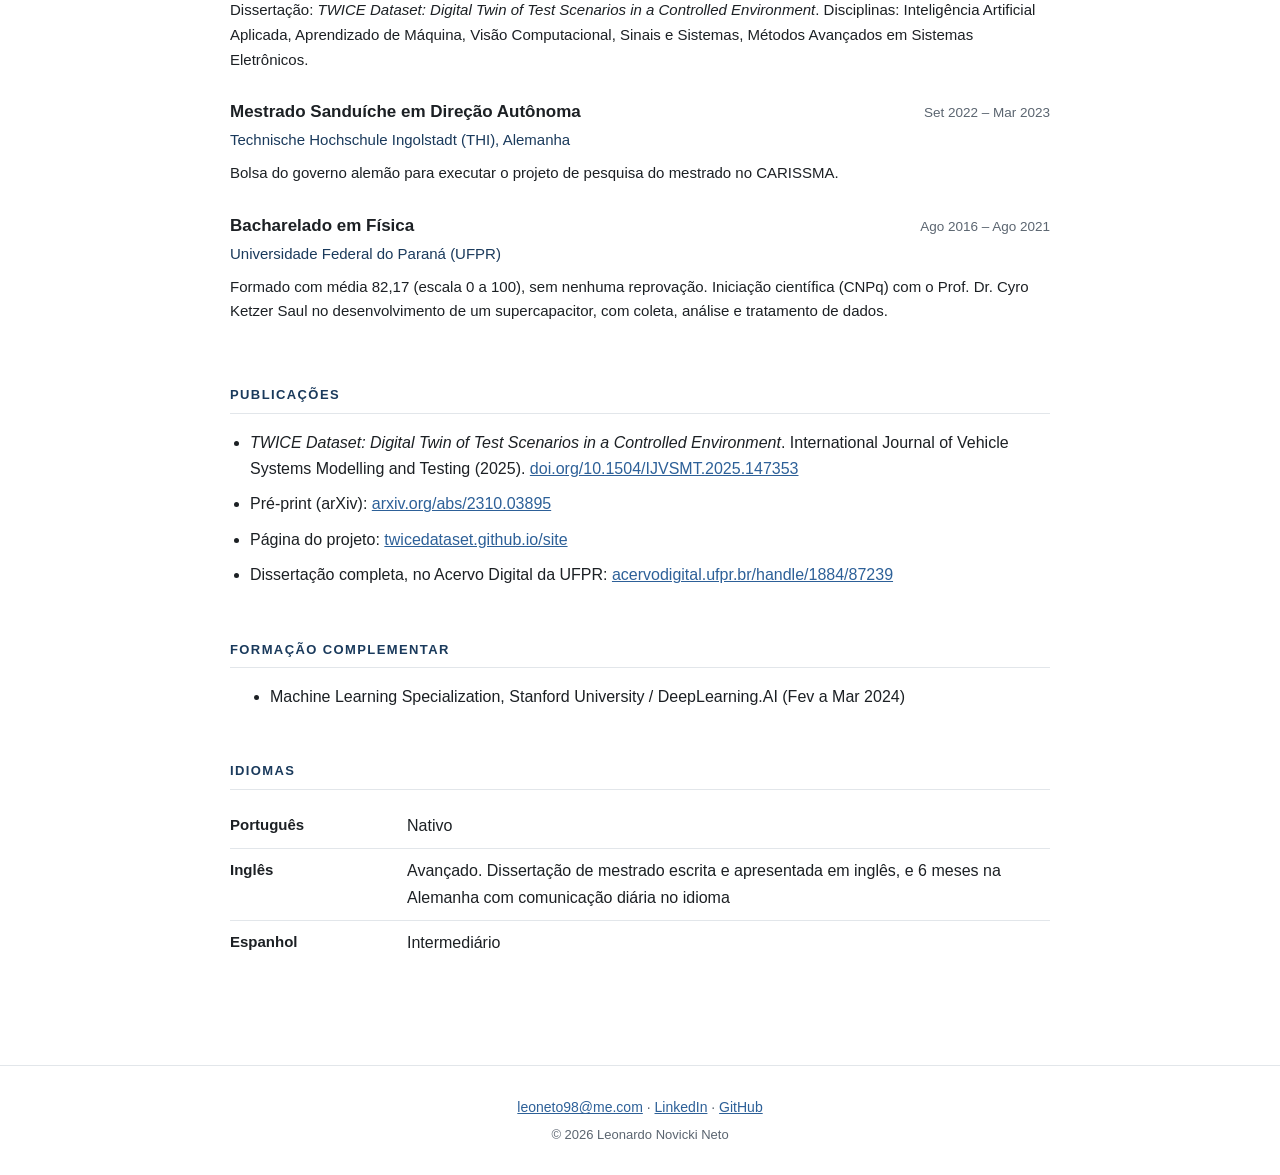
==== commit 28dba1c8: "Corrige atribuicao de papel no VIAbiliza Principal desenvolvedor dos modelos preditivos, nao lideran" ====
--- a/pt/index.html
+++ b/pt/index.html
@@ -41,7 +41,7 @@
     }
   ],
   "sameAs": [
-    "https://www.linkedin.com/in/leonardo-novicki-neto-6290a1a0/",
+    "https://www.linkedin.com/in/leonardo-novicki/",
     "https://github.com/leoneto98",
     "https://arxiv.org/abs/2310.03895"
   ],
@@ -71,7 +71,7 @@
       <p class="resumo">Cientista de Dados com Mestrado em Engenharia Elétrica (UFPR) e graduação em Física, atuando em Machine Learning de ponta a ponta, da identificação da oportunidade de negócio ao deploy e à manutenção do modelo em produção. Experiência com modelos preditivos de regressão, classificação e séries temporais aplicados a grandes volumes de dados de sensores, com stack Python, PyTorch e AWS. Gosto de traduzir problemas complexos de operação em soluções analíticas de impacto mensurável, em contato direto com as áreas de negócio.</p>
       <p class="contatos">
         <a class="btn primario" href="../Leonardo_Novicki_Neto_CV_PT.pdf" download>Baixar CV (PDF)</a>
-        <a class="btn" href="https://www.linkedin.com/in/leonardo-novicki-neto-6290a1a0/" target="_blank" rel="noopener">LinkedIn</a>
+        <a class="btn" href="https://www.linkedin.com/in/leonardo-novicki/" target="_blank" rel="noopener">LinkedIn</a>
         <a class="btn" href="https://github.com/leoneto98" target="_blank" rel="noopener">GitHub</a>
         <a class="btn" href="mailto:leoneto98@me.com">leoneto98@me.com</a>
       </p>
@@ -89,7 +89,7 @@
   </header>
   <p class="contexto">Ingressei pelo programa Talento Inovação (IEL) para mestres e fui internalizado em abril de 2025.</p>
   <ul><li>Elevei a precisão de <strong>55% para 95%</strong> e a sensibilidade de <strong>39% para 60%</strong> na previsão de interdições de via por bitola aberta, frente ao baseline de regressão linear. Isso aumentou a assertividade das manutenções preventivas e evitou o alto custo operacional das interdições.</li>
-<li>Responsável pela frente de Ciência de Dados do VIAbiliza, projeto <strong>mapeado pela McKinsey entre os de maior impacto da companhia</strong>. Propus, desenvolvi e implementei de ponta a ponta os modelos preditivos hoje em produção.</li>
+<li>Principal desenvolvedor dos modelos preditivos do VIAbiliza, projeto <strong>mapeado pela McKinsey entre os de maior impacto da companhia</strong>. Propus a solução e a implementei de ponta a ponta, e os modelos estão hoje em produção.</li>
 <li>Identifiquei na literatura o estado da arte para predição de degradação de geometria de via (LSTM com convolução espacial, aplicada a ferrovias de alta velocidade em Tóquio) e adaptei a solução ao contexto de ferrovia de carga, com pré-processamento, treinamento e critérios de avaliação próprios.</li>
 <li>Desenvolvi e treinei modelos de deep learning para previsão espaço-temporal das irregularidades da via, com arquiteturas ConvLSTM, ConvGRU e CNN+Attention em PyTorch e PyTorch Lightning, além de um mecanismo próprio de fusão de variáveis exógenas (embeddings + concatenação no eixo de canais).</li>
 <li>Resolvi o desalinhamento geográfico entre passagens do vagão instrumentado, um problema conhecido do setor e até então sem solução na companhia, com um algoritmo que alinha <strong>mais de 99%</strong> dos dados e viabilizou toda a modelagem preditiva subsequente.</li>
@@ -164,7 +164,7 @@
 </main>
 <footer id="contato">
   <p><a href="mailto:leoneto98@me.com">leoneto98@me.com</a> ·
-     <a href="https://www.linkedin.com/in/leonardo-novicki-neto-6290a1a0/" target="_blank" rel="noopener">LinkedIn</a> ·
+     <a href="https://www.linkedin.com/in/leonardo-novicki/" target="_blank" rel="noopener">LinkedIn</a> ·
      <a href="https://github.com/leoneto98" target="_blank" rel="noopener">GitHub</a></p>
   <p class="fine">© 2026 Leonardo Novicki Neto</p>
 </footer>
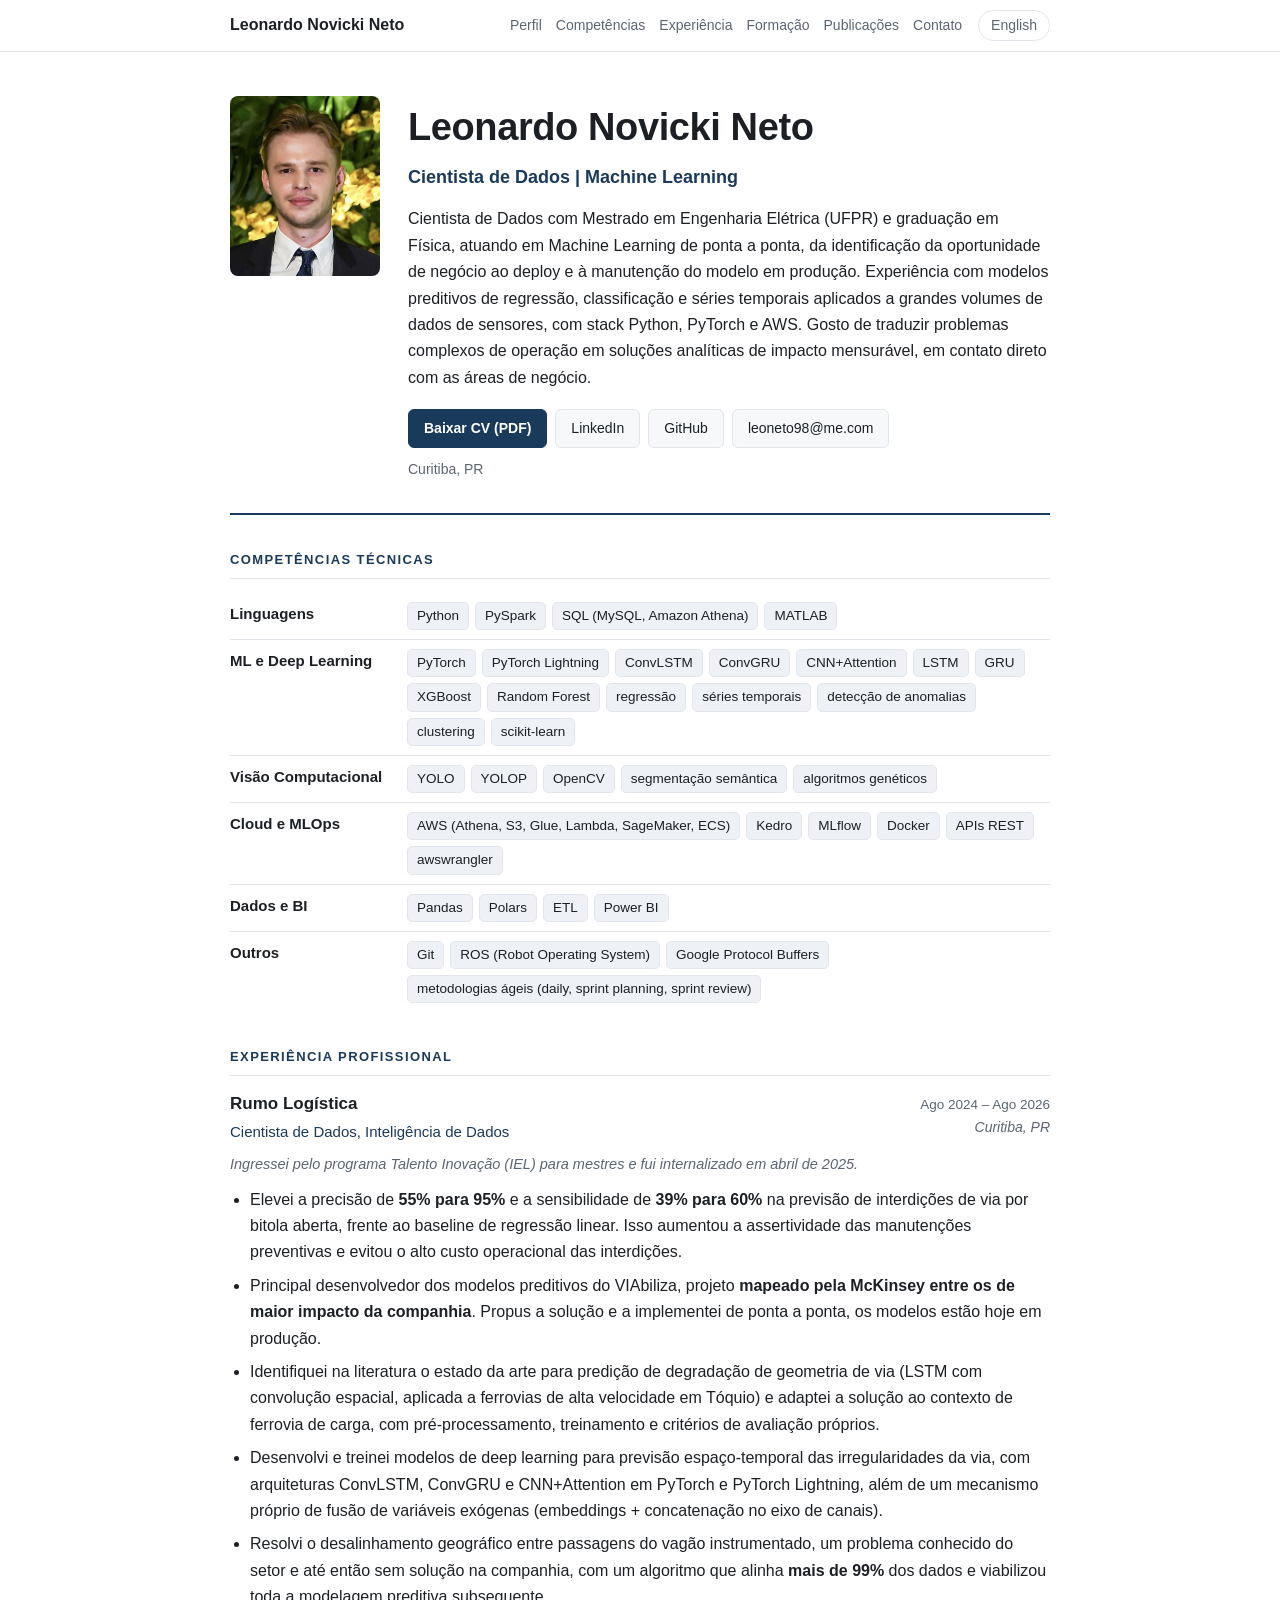
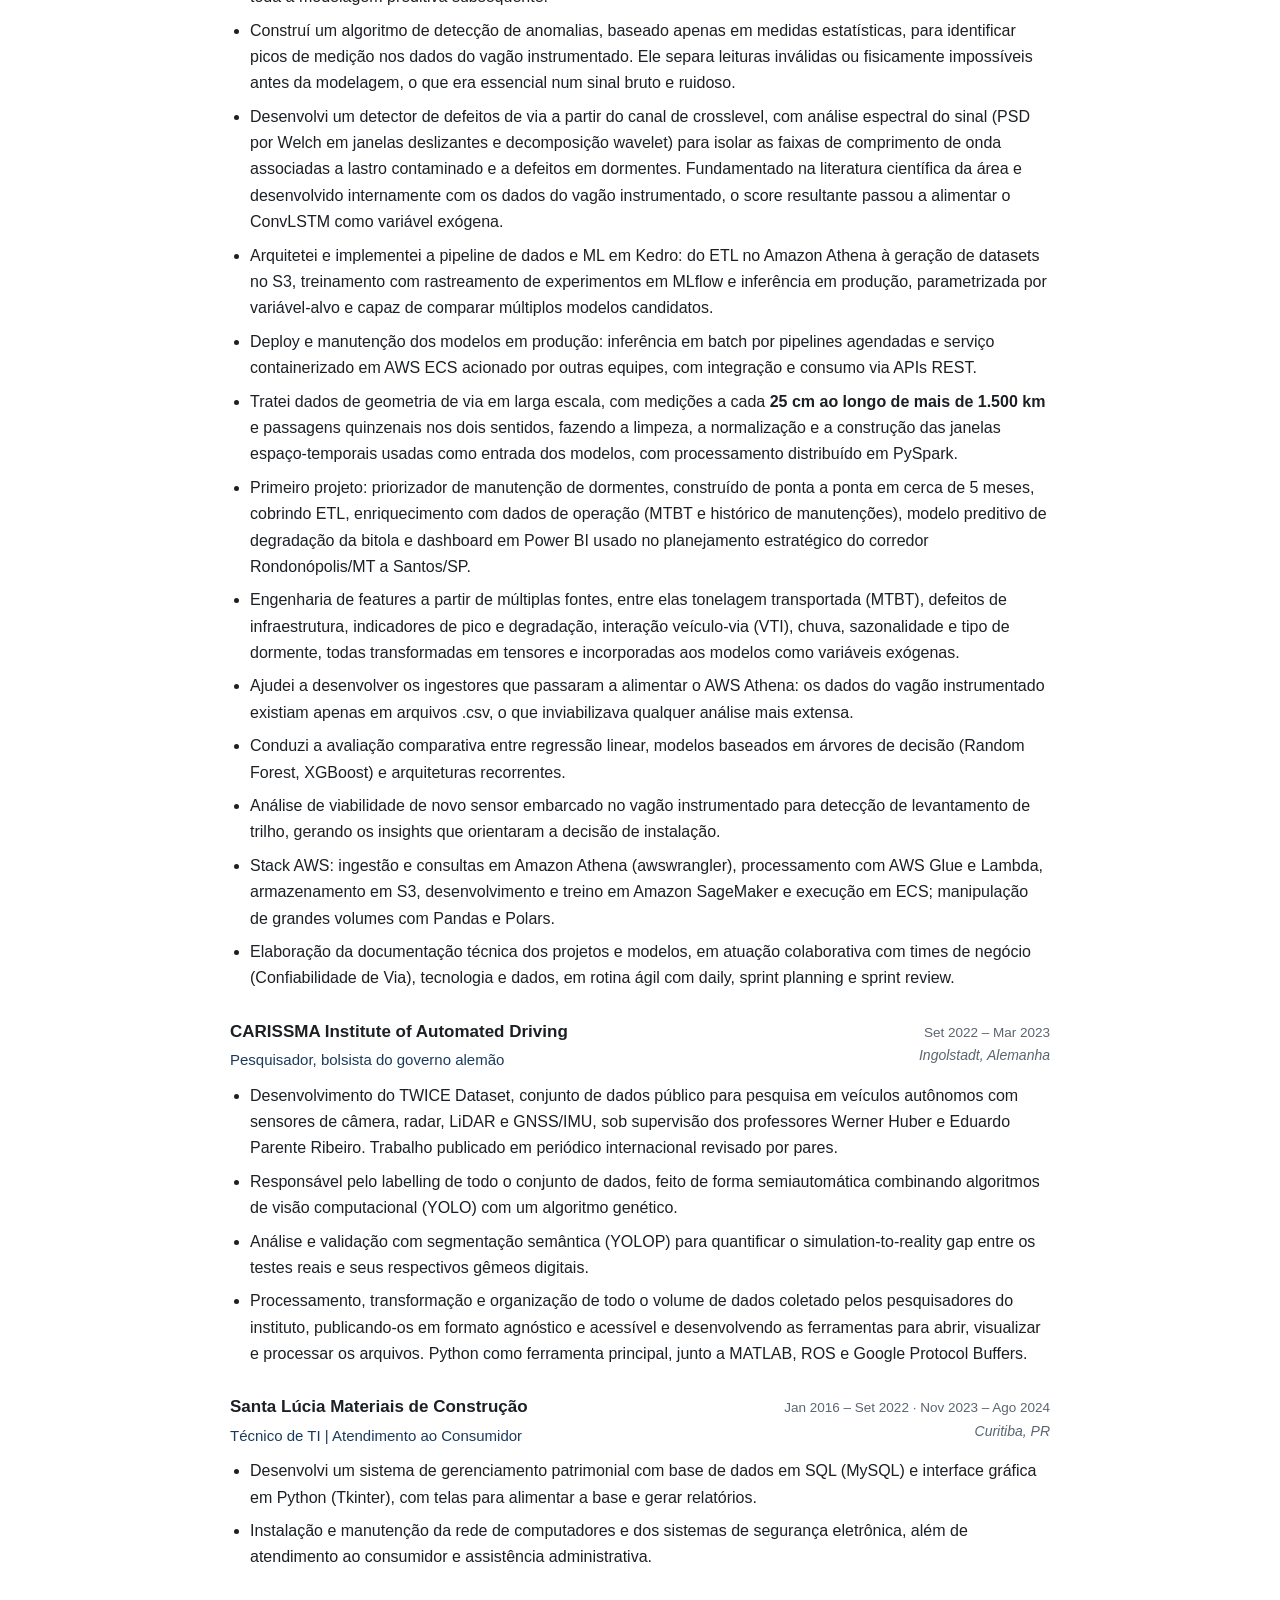
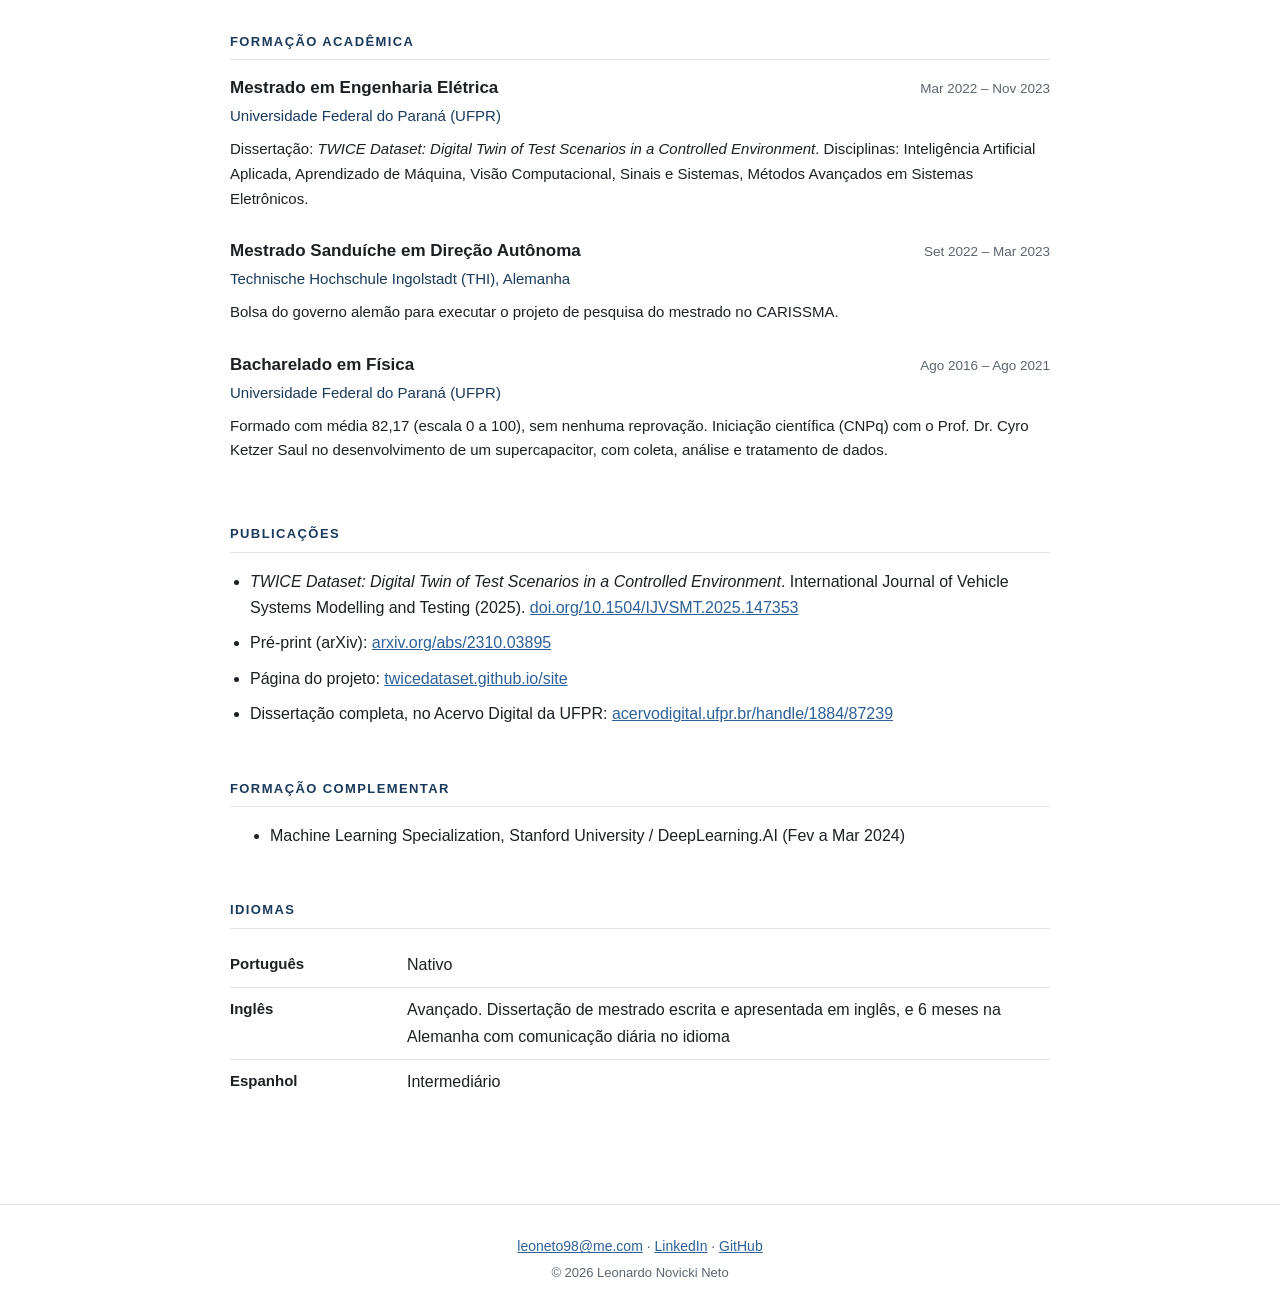
==== commit 716133db: "atualizacao do curriculo" ====
--- a/pt/index.html
+++ b/pt/index.html
@@ -79,7 +79,7 @@
     </div>
   </section>
 <section id="skills"><h2>Competências Técnicas</h2>
-<dl class="skills"><div class="skill-row"><dt>Linguagens</dt><dd><span class="chip">Python</span><span class="chip">SQL (MySQL, Amazon Athena)</span><span class="chip">MATLAB</span></dd></div><div class="skill-row"><dt>ML e Deep Learning</dt><dd><span class="chip">PyTorch</span><span class="chip">PyTorch Lightning</span><span class="chip">ConvLSTM</span><span class="chip">ConvGRU</span><span class="chip">CNN+Attention</span><span class="chip">LSTM</span><span class="chip">GRU</span><span class="chip">XGBoost</span><span class="chip">Random Forest</span><span class="chip">regressão</span><span class="chip">séries temporais</span><span class="chip">detecção de anomalias</span><span class="chip">clustering</span><span class="chip">scikit-learn</span></dd></div><div class="skill-row"><dt>Visão Computacional</dt><dd><span class="chip">YOLO</span><span class="chip">YOLOP</span><span class="chip">OpenCV</span><span class="chip">segmentação semântica</span><span class="chip">algoritmos genéticos</span></dd></div><div class="skill-row"><dt>Cloud e MLOps</dt><dd><span class="chip">AWS (Athena, S3, Glue, Lambda, SageMaker, ECS)</span><span class="chip">Kedro</span><span class="chip">MLflow</span><span class="chip">Docker</span><span class="chip">APIs REST</span><span class="chip">awswrangler</span></dd></div><div class="skill-row"><dt>Dados e BI</dt><dd><span class="chip">Pandas</span><span class="chip">Polars</span><span class="chip">ETL</span><span class="chip">Power BI</span></dd></div><div class="skill-row"><dt>Outros</dt><dd><span class="chip">Git</span><span class="chip">ROS (Robot Operating System)</span><span class="chip">Google Protocol Buffers</span><span class="chip">metodologias ágeis (daily, sprint planning, sprint review)</span></dd></div></dl>
+<dl class="skills"><div class="skill-row"><dt>Linguagens</dt><dd><span class="chip">Python</span><span class="chip">PySpark</span><span class="chip">SQL (MySQL, Amazon Athena)</span><span class="chip">MATLAB</span></dd></div><div class="skill-row"><dt>ML e Deep Learning</dt><dd><span class="chip">PyTorch</span><span class="chip">PyTorch Lightning</span><span class="chip">ConvLSTM</span><span class="chip">ConvGRU</span><span class="chip">CNN+Attention</span><span class="chip">LSTM</span><span class="chip">GRU</span><span class="chip">XGBoost</span><span class="chip">Random Forest</span><span class="chip">regressão</span><span class="chip">séries temporais</span><span class="chip">detecção de anomalias</span><span class="chip">clustering</span><span class="chip">scikit-learn</span></dd></div><div class="skill-row"><dt>Visão Computacional</dt><dd><span class="chip">YOLO</span><span class="chip">YOLOP</span><span class="chip">OpenCV</span><span class="chip">segmentação semântica</span><span class="chip">algoritmos genéticos</span></dd></div><div class="skill-row"><dt>Cloud e MLOps</dt><dd><span class="chip">AWS (Athena, S3, Glue, Lambda, SageMaker, ECS)</span><span class="chip">Kedro</span><span class="chip">MLflow</span><span class="chip">Docker</span><span class="chip">APIs REST</span><span class="chip">awswrangler</span></dd></div><div class="skill-row"><dt>Dados e BI</dt><dd><span class="chip">Pandas</span><span class="chip">Polars</span><span class="chip">ETL</span><span class="chip">Power BI</span></dd></div><div class="skill-row"><dt>Outros</dt><dd><span class="chip">Git</span><span class="chip">ROS (Robot Operating System)</span><span class="chip">Google Protocol Buffers</span><span class="chip">metodologias ágeis (daily, sprint planning, sprint review)</span></dd></div></dl>
 </section>
 <section id="exp"><h2>Experiência Profissional</h2>
 <article class="item">
@@ -89,14 +89,15 @@
   </header>
   <p class="contexto">Ingressei pelo programa Talento Inovação (IEL) para mestres e fui internalizado em abril de 2025.</p>
   <ul><li>Elevei a precisão de <strong>55% para 95%</strong> e a sensibilidade de <strong>39% para 60%</strong> na previsão de interdições de via por bitola aberta, frente ao baseline de regressão linear. Isso aumentou a assertividade das manutenções preventivas e evitou o alto custo operacional das interdições.</li>
-<li>Principal desenvolvedor dos modelos preditivos do VIAbiliza, projeto <strong>mapeado pela McKinsey entre os de maior impacto da companhia</strong>. Propus a solução e a implementei de ponta a ponta, e os modelos estão hoje em produção.</li>
+<li>Principal desenvolvedor dos modelos preditivos do VIAbiliza, projeto <strong>mapeado pela McKinsey entre os de maior impacto da companhia</strong>. Propus a solução e a implementei de ponta a ponta, os modelos estão hoje em produção.</li>
 <li>Identifiquei na literatura o estado da arte para predição de degradação de geometria de via (LSTM com convolução espacial, aplicada a ferrovias de alta velocidade em Tóquio) e adaptei a solução ao contexto de ferrovia de carga, com pré-processamento, treinamento e critérios de avaliação próprios.</li>
 <li>Desenvolvi e treinei modelos de deep learning para previsão espaço-temporal das irregularidades da via, com arquiteturas ConvLSTM, ConvGRU e CNN+Attention em PyTorch e PyTorch Lightning, além de um mecanismo próprio de fusão de variáveis exógenas (embeddings + concatenação no eixo de canais).</li>
 <li>Resolvi o desalinhamento geográfico entre passagens do vagão instrumentado, um problema conhecido do setor e até então sem solução na companhia, com um algoritmo que alinha <strong>mais de 99%</strong> dos dados e viabilizou toda a modelagem preditiva subsequente.</li>
 <li>Construí um algoritmo de detecção de anomalias, baseado apenas em medidas estatísticas, para identificar picos de medição nos dados do vagão instrumentado. Ele separa leituras inválidas ou fisicamente impossíveis antes da modelagem, o que era essencial num sinal bruto e ruidoso.</li>
+<li>Desenvolvi um detector de defeitos de via a partir do canal de crosslevel, com análise espectral do sinal (PSD por Welch em janelas deslizantes e decomposição wavelet) para isolar as faixas de comprimento de onda associadas a lastro contaminado e a defeitos em dormentes. Fundamentado na literatura científica da área e desenvolvido internamente com os dados do vagão instrumentado, o score resultante passou a alimentar o ConvLSTM como variável exógena.</li>
 <li>Arquitetei e implementei a pipeline de dados e ML em Kedro: do ETL no Amazon Athena à geração de datasets no S3, treinamento com rastreamento de experimentos em MLflow e inferência em produção, parametrizada por variável-alvo e capaz de comparar múltiplos modelos candidatos.</li>
 <li>Deploy e manutenção dos modelos em produção: inferência em batch por pipelines agendadas e serviço containerizado em AWS ECS acionado por outras equipes, com integração e consumo via APIs REST.</li>
-<li>Tratei dados de geometria de via em larga escala, com medições a cada <strong>25 cm ao longo de mais de 1.500 km</strong> e passagens quinzenais nos dois sentidos, fazendo a limpeza, a normalização e a construção das janelas espaço-temporais usadas como entrada dos modelos.</li>
+<li>Tratei dados de geometria de via em larga escala, com medições a cada <strong>25 cm ao longo de mais de 1.500 km</strong> e passagens quinzenais nos dois sentidos, fazendo a limpeza, a normalização e a construção das janelas espaço-temporais usadas como entrada dos modelos, com processamento distribuído em PySpark.</li>
 <li>Primeiro projeto: priorizador de manutenção de dormentes, construído de ponta a ponta em cerca de 5 meses, cobrindo ETL, enriquecimento com dados de operação (MTBT e histórico de manutenções), modelo preditivo de degradação da bitola e dashboard em Power BI usado no planejamento estratégico do corredor Rondonópolis/MT a Santos/SP.</li>
 <li>Engenharia de features a partir de múltiplas fontes, entre elas tonelagem transportada (MTBT), defeitos de infraestrutura, indicadores de pico e degradação, interação veículo-via (VTI), chuva, sazonalidade e tipo de dormente, todas transformadas em tensores e incorporadas aos modelos como variáveis exógenas.</li>
 <li>Ajudei a desenvolver os ingestores que passaram a alimentar o AWS Athena: os dados do vagão instrumentado existiam apenas em arquivos .csv, o que inviabilizava qualquer análise mais extensa.</li>
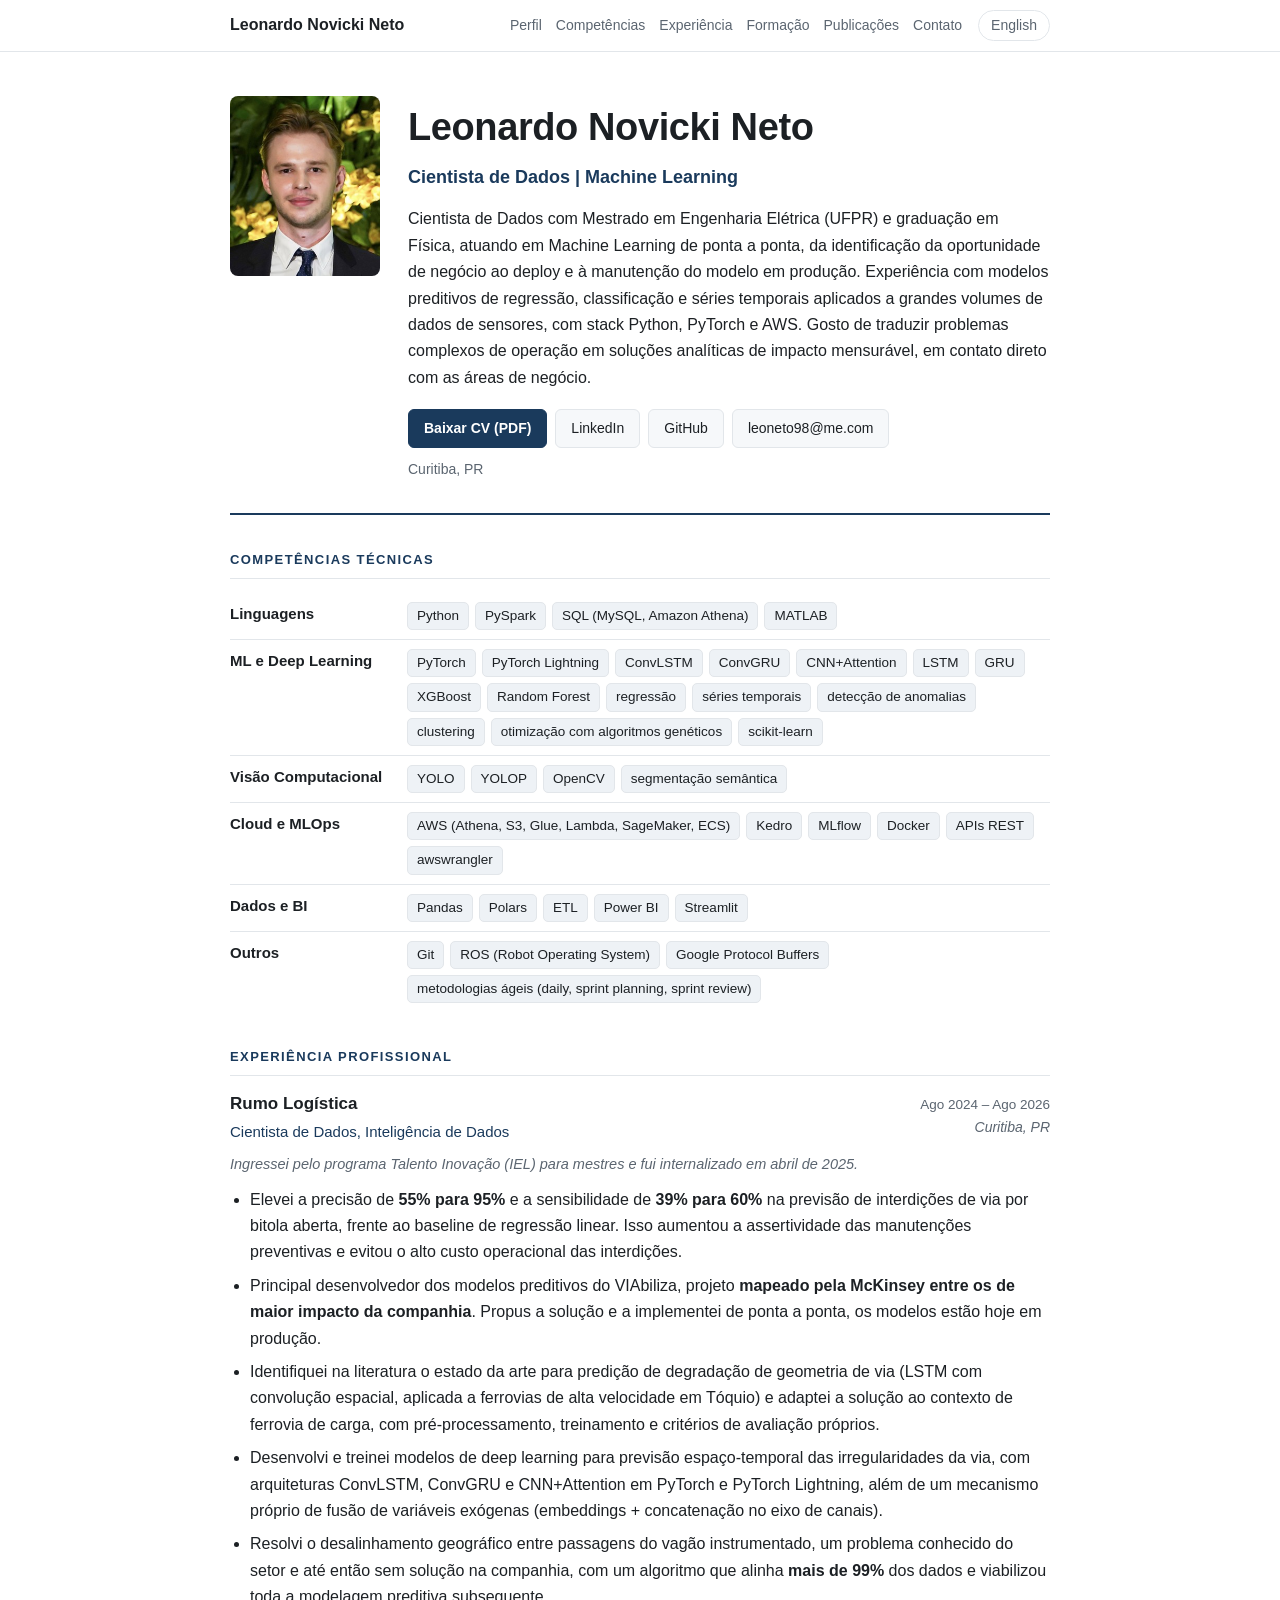
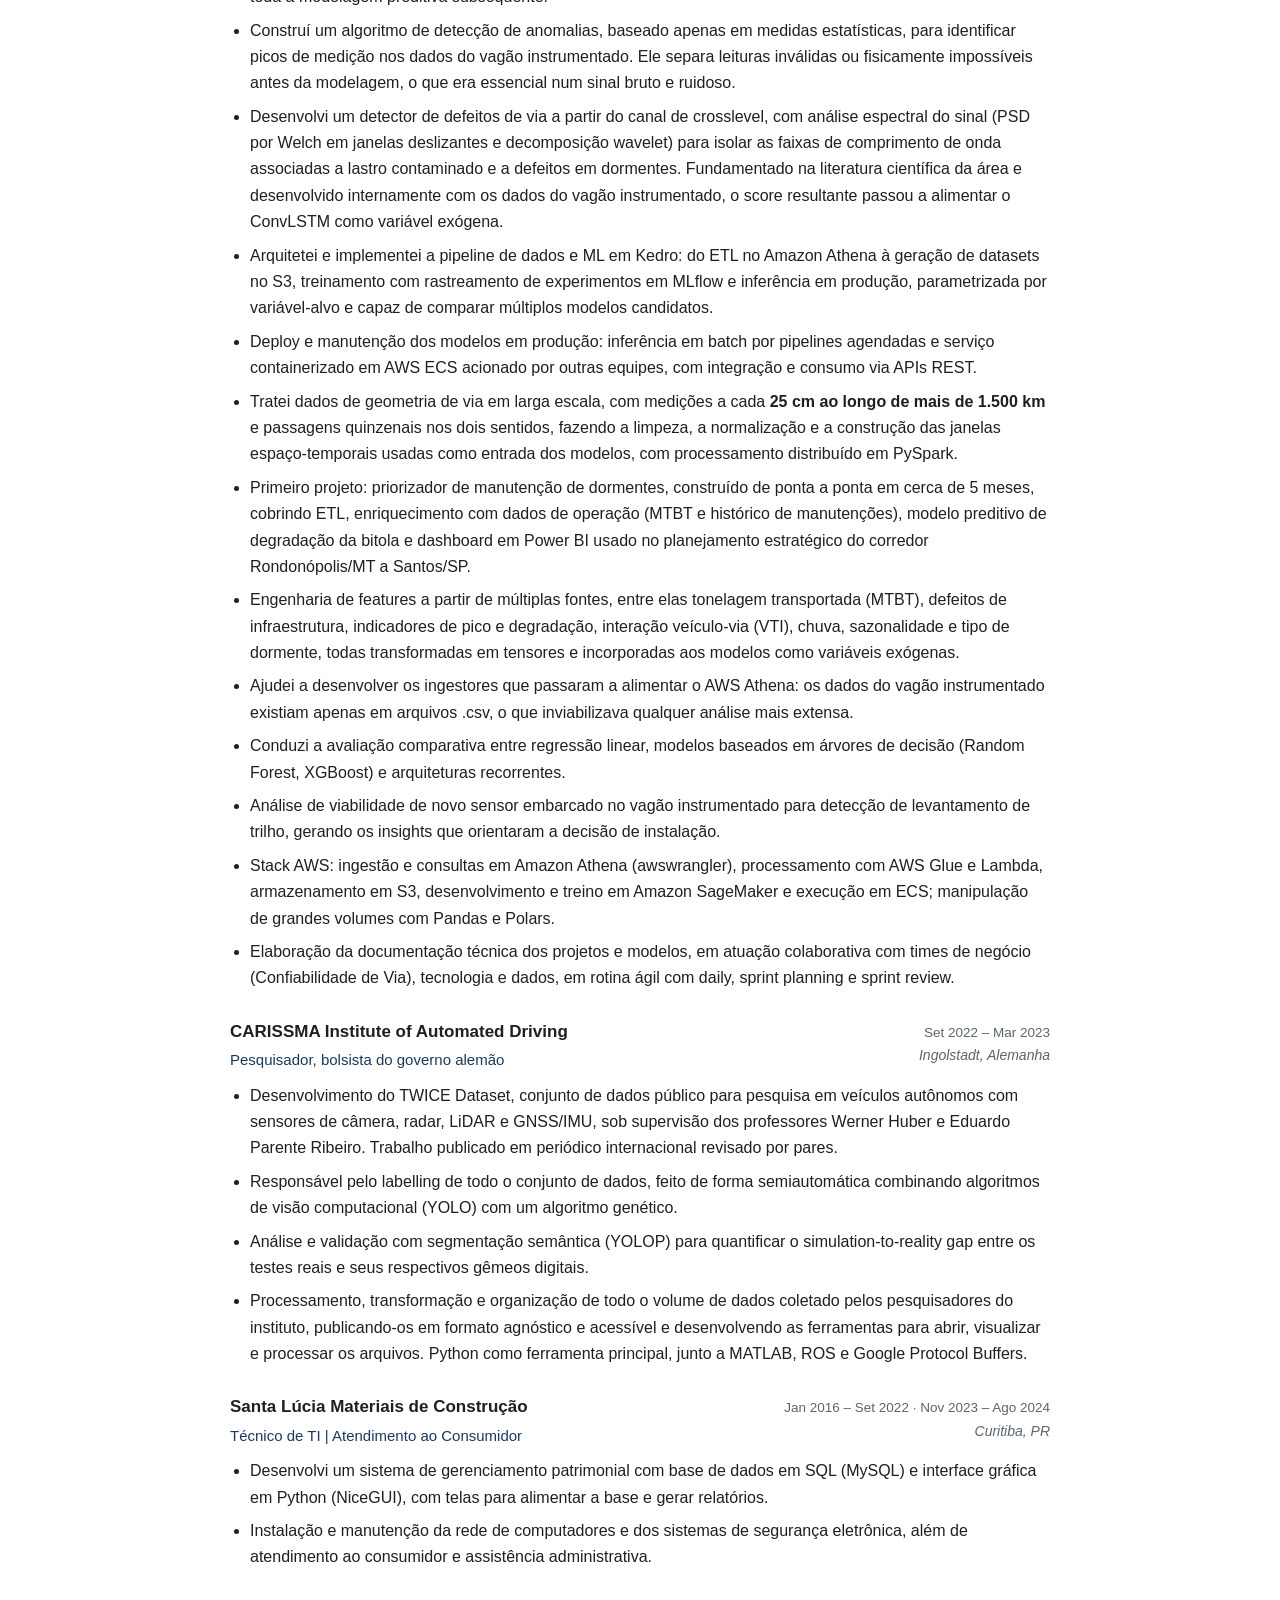
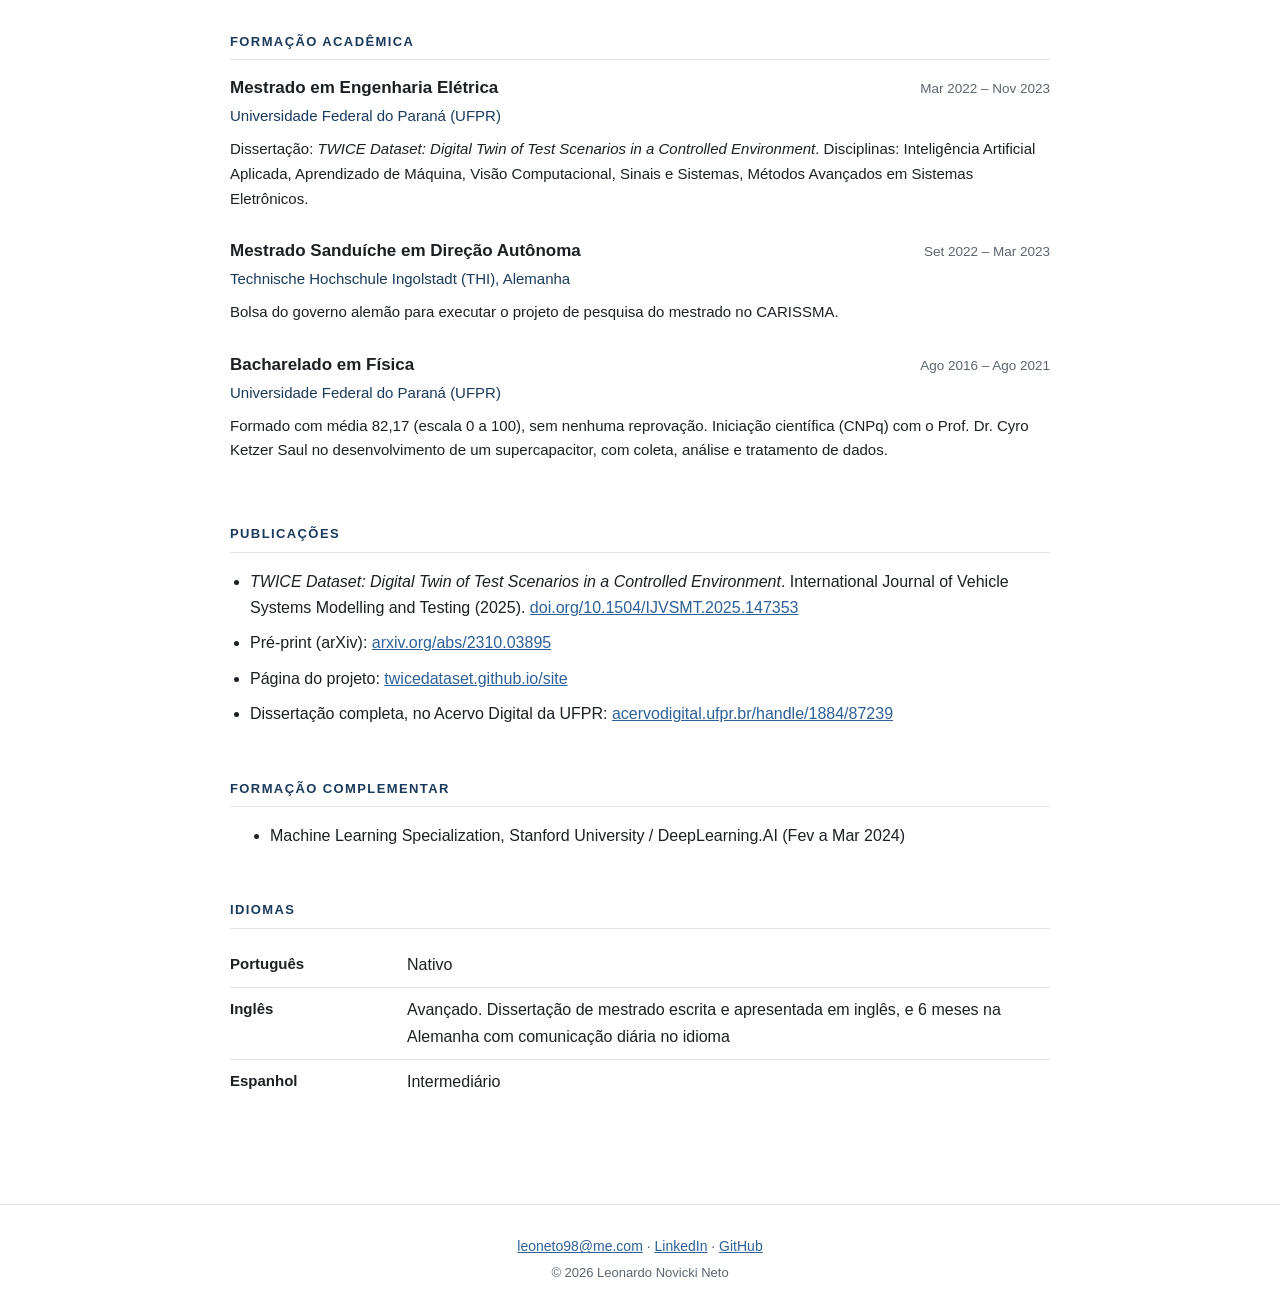
==== commit cfef4f73: "atualizacao curriculo" ====
--- a/pt/index.html
+++ b/pt/index.html
@@ -79,7 +79,7 @@
     </div>
   </section>
 <section id="skills"><h2>Competências Técnicas</h2>
-<dl class="skills"><div class="skill-row"><dt>Linguagens</dt><dd><span class="chip">Python</span><span class="chip">PySpark</span><span class="chip">SQL (MySQL, Amazon Athena)</span><span class="chip">MATLAB</span></dd></div><div class="skill-row"><dt>ML e Deep Learning</dt><dd><span class="chip">PyTorch</span><span class="chip">PyTorch Lightning</span><span class="chip">ConvLSTM</span><span class="chip">ConvGRU</span><span class="chip">CNN+Attention</span><span class="chip">LSTM</span><span class="chip">GRU</span><span class="chip">XGBoost</span><span class="chip">Random Forest</span><span class="chip">regressão</span><span class="chip">séries temporais</span><span class="chip">detecção de anomalias</span><span class="chip">clustering</span><span class="chip">scikit-learn</span></dd></div><div class="skill-row"><dt>Visão Computacional</dt><dd><span class="chip">YOLO</span><span class="chip">YOLOP</span><span class="chip">OpenCV</span><span class="chip">segmentação semântica</span><span class="chip">algoritmos genéticos</span></dd></div><div class="skill-row"><dt>Cloud e MLOps</dt><dd><span class="chip">AWS (Athena, S3, Glue, Lambda, SageMaker, ECS)</span><span class="chip">Kedro</span><span class="chip">MLflow</span><span class="chip">Docker</span><span class="chip">APIs REST</span><span class="chip">awswrangler</span></dd></div><div class="skill-row"><dt>Dados e BI</dt><dd><span class="chip">Pandas</span><span class="chip">Polars</span><span class="chip">ETL</span><span class="chip">Power BI</span></dd></div><div class="skill-row"><dt>Outros</dt><dd><span class="chip">Git</span><span class="chip">ROS (Robot Operating System)</span><span class="chip">Google Protocol Buffers</span><span class="chip">metodologias ágeis (daily, sprint planning, sprint review)</span></dd></div></dl>
+<dl class="skills"><div class="skill-row"><dt>Linguagens</dt><dd><span class="chip">Python</span><span class="chip">PySpark</span><span class="chip">SQL (MySQL, Amazon Athena)</span><span class="chip">MATLAB</span></dd></div><div class="skill-row"><dt>ML e Deep Learning</dt><dd><span class="chip">PyTorch</span><span class="chip">PyTorch Lightning</span><span class="chip">ConvLSTM</span><span class="chip">ConvGRU</span><span class="chip">CNN+Attention</span><span class="chip">LSTM</span><span class="chip">GRU</span><span class="chip">XGBoost</span><span class="chip">Random Forest</span><span class="chip">regressão</span><span class="chip">séries temporais</span><span class="chip">detecção de anomalias</span><span class="chip">clustering</span><span class="chip">otimização com algoritmos genéticos</span><span class="chip">scikit-learn</span></dd></div><div class="skill-row"><dt>Visão Computacional</dt><dd><span class="chip">YOLO</span><span class="chip">YOLOP</span><span class="chip">OpenCV</span><span class="chip">segmentação semântica</span></dd></div><div class="skill-row"><dt>Cloud e MLOps</dt><dd><span class="chip">AWS (Athena, S3, Glue, Lambda, SageMaker, ECS)</span><span class="chip">Kedro</span><span class="chip">MLflow</span><span class="chip">Docker</span><span class="chip">APIs REST</span><span class="chip">awswrangler</span></dd></div><div class="skill-row"><dt>Dados e BI</dt><dd><span class="chip">Pandas</span><span class="chip">Polars</span><span class="chip">ETL</span><span class="chip">Power BI</span><span class="chip">Streamlit</span></dd></div><div class="skill-row"><dt>Outros</dt><dd><span class="chip">Git</span><span class="chip">ROS (Robot Operating System)</span><span class="chip">Google Protocol Buffers</span><span class="chip">metodologias ágeis (daily, sprint planning, sprint review)</span></dd></div></dl>
 </section>
 <section id="exp"><h2>Experiência Profissional</h2>
 <article class="item">
@@ -123,7 +123,7 @@
     <div class="meta"><span class="periodo">Jan 2016 – Set 2022 · Nov 2023 – Ago 2024</span><span class="local">Curitiba, PR</span></div>
   </header>
   
-  <ul><li>Desenvolvi um sistema de gerenciamento patrimonial com base de dados em SQL (MySQL) e interface gráfica em Python (Tkinter), com telas para alimentar a base e gerar relatórios.</li>
+  <ul><li>Desenvolvi um sistema de gerenciamento patrimonial com base de dados em SQL (MySQL) e interface gráfica em Python (NiceGUI), com telas para alimentar a base e gerar relatórios.</li>
 <li>Instalação e manutenção da rede de computadores e dos sistemas de segurança eletrônica, além de atendimento ao consumidor e assistência administrativa.</li></ul>
 </article>
 </section>
